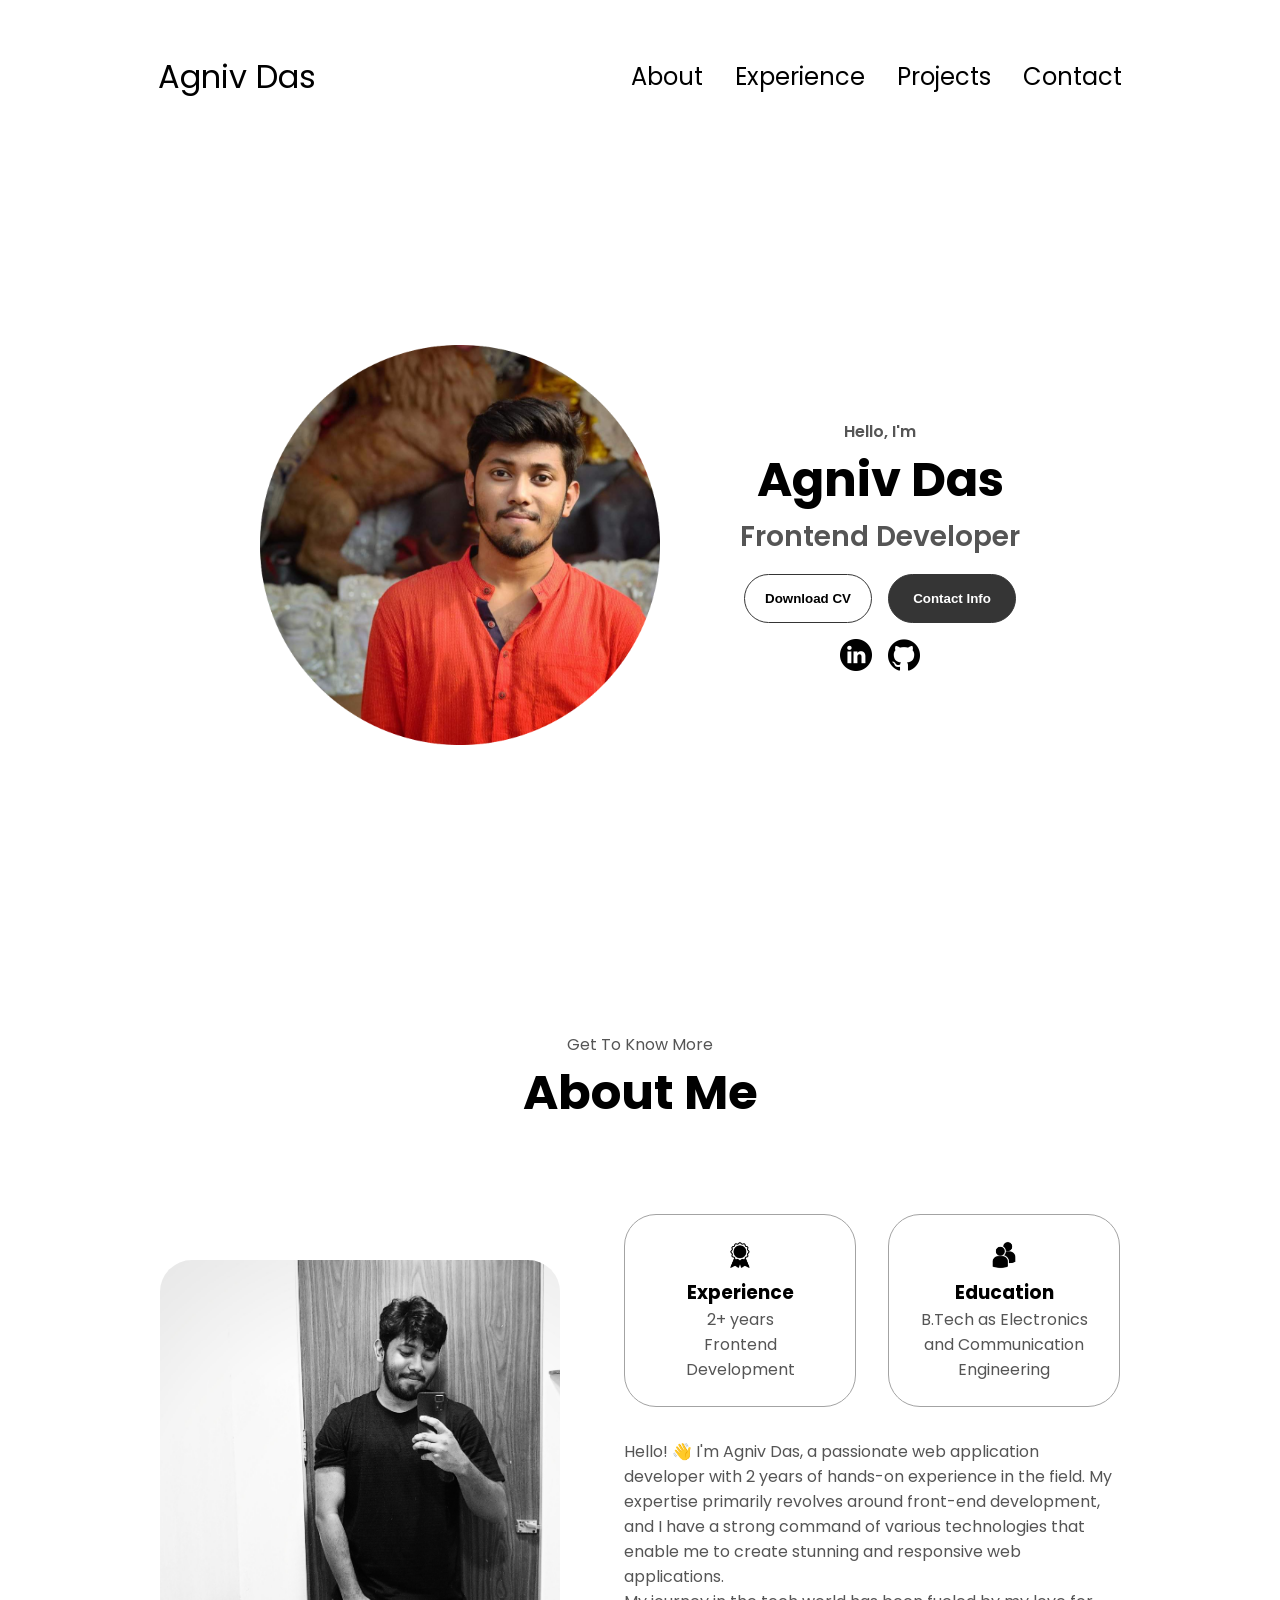
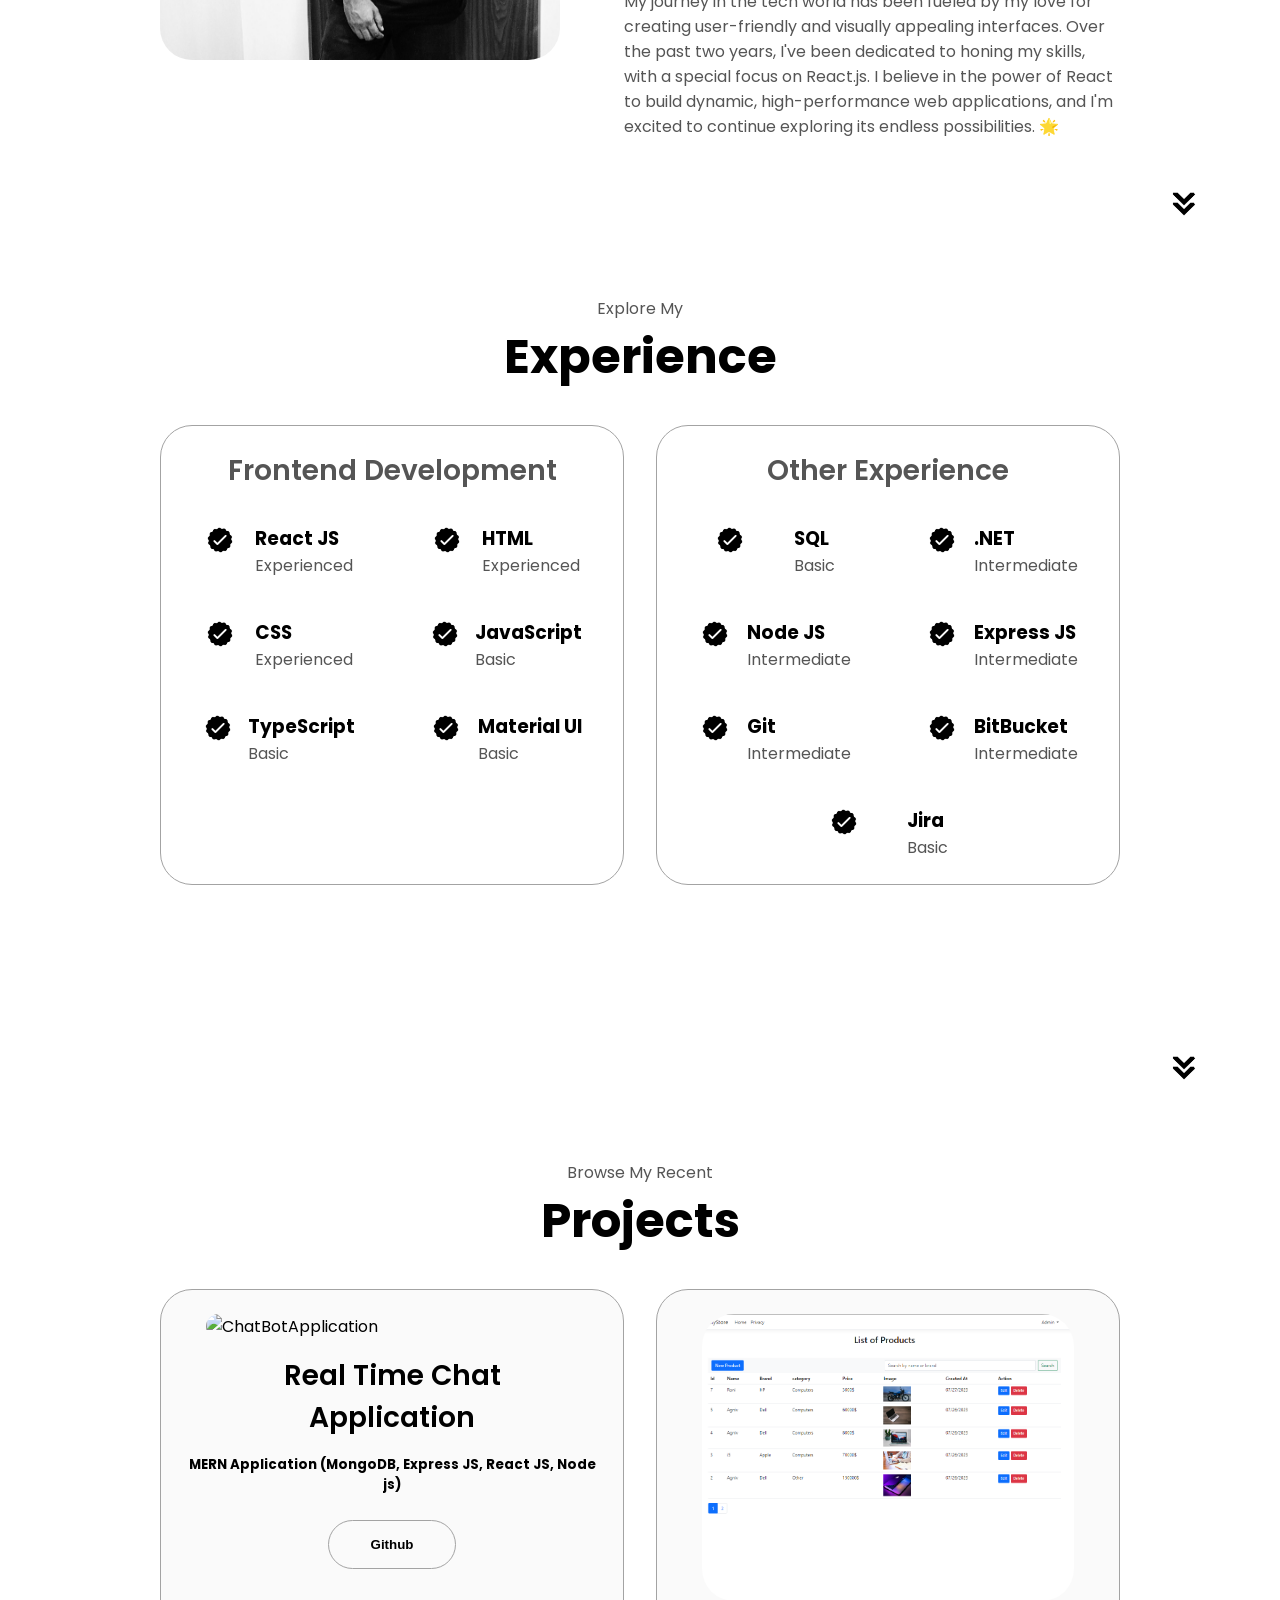
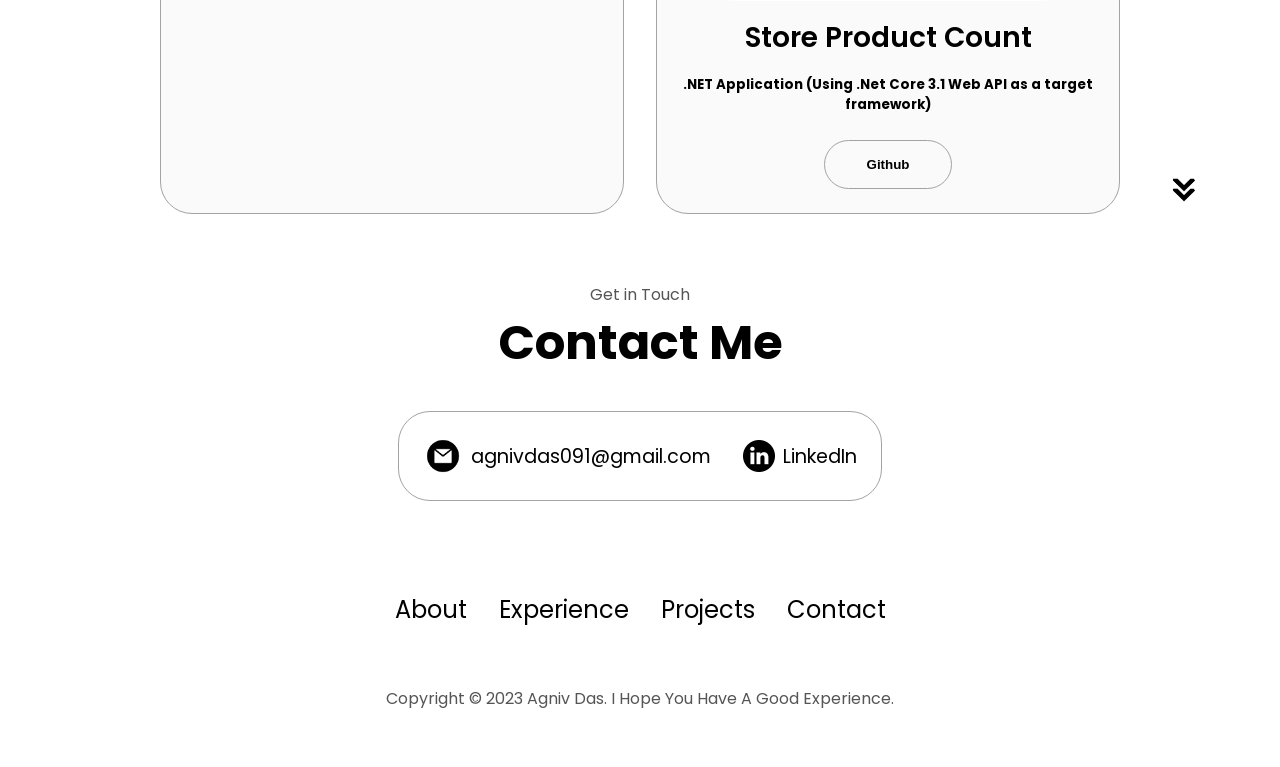
==== index.html @ 4296075b "Create my portfolio website" ====
<!DOCTYPE html>
<html lang="en">
<head>
    <meta charset="UTF-8">
    <meta name="viewport" content="width=device-width, initial-scale=1.0">
    <meta name="viewport" content="width=device-width, initial-scale=1.0" />
    <title>My Portfolio</title>
    <link rel="stylesheet" href="style.css">
    <link rel="stylesheet" href="mediaqueries.css">
</head>
<body>
    <nav id="desktop-nav">
        <div class="logo">Agniv Das</div>
        <div>
            <ul class="nav-links">
                <li><a href="#about">About</a></li>
                <li><a href="#experience">Experience</a></li>
                <li><a href="#projects">Projects</a></li>
                <li><a href="#contact">Contact</a></li>
            </ul>
        </div>
    </nav>
    <nav id="hamburger-nav">
        <div class="logo">John Doe</div>
        <div class="hamburger-menu">
            <div class="hamburger-icon" onclick="toggleMenu()">
                <span></span>
                <span></span>
                <span></span>
            </div>
            <div class="menu-links">
                <li><a href="#about" onclick="toggleMenu()">About</a></li>
                <li><a href="#experience" onclick="toggleMenu()">Experience</a></li>
                <li><a href="#projects" onclick="toggleMenu()">Projects</a></li>
                <li><a href="#contact" onclick="toggleMenu()">Contact</a></li>
            </div>
        </div>
    </nav>
    <section id="profile">
        <div class="section__pic-container">
            <img src="./assets/profile-pic.png" alt="Agniv Das profile picture" />
        </div>
        <div class="section__text">
            <p class="section__text__p1">Hello, I'm</p>
            <h1 class="title">Agniv Das</h1>
            <p class="section__text__p2">Frontend Developer</p>
            <div class="btn-container">
                <button class="btn btn-color-2" onclick="window.open('./assets/resume-example.pdf')">
                    Download CV
                </button>
                <button class="btn btn-color-1" onclick="location.href='./#contact'">
                    Contact Info
                </button>
            </div>
            <div id="socials-container">
                <img src="./assets/linkedin.png" alt="My LinkedIn profile" class="icon"
                    onclick="location.href='https://www.linkedin.com/in/agniv-das-40ab13244'" />
                <img src="./assets/github.png" alt="My Github profile" class="icon"
                    onclick="location.href='https://github.com/AgnivDas97'" />
            </div>
        </div>
    </section>
    <section id="about">
        <p class="section__text__p1">Get To Know More</p>
        <h1 class="title">About Me</h1>
        <div class="section-container">
            <div class="section__pic-container">
                <img src="./assets/about-pic.png" alt="Profile picture" class="about-pic" />
            </div>
            <div class="about-details-container">
                <div class="about-containers">
                    <div class="details-container">
                        <img src="./assets/experience.png" alt="Experience icon" class="icon" />
                        <h3>Experience</h3>
                        <p>2+ years <br />Frontend Development</p>
                    </div>
                    <div class="details-container">
                        <img src="./assets/education.png" alt="Education icon" class="icon" />
                        <h3>Education</h3>
                        <p>B.Tech as Electronics and Communication Engineering</p>
                    </div>
                </div>
                <div class="text-container">
                    <p>
                    Hello! 👋 I'm Agniv Das, a passionate web application developer with 2 years of hands-on experience in the field. My expertise
                    primarily revolves around front-end development, and I have a strong command of various technologies that enable me to
                    create stunning and responsive web applications.
                    <br>
                    My journey in the tech world has been fueled by my love for creating user-friendly and visually appealing interfaces.
                    Over the past two years, I've been dedicated to honing my skills, with a special focus on React.js. I believe in the
                    power of React to build dynamic, high-performance web applications, and I'm excited to continue exploring its endless
                    possibilities. 🌟
                    </p>
                </div>
            </div>
        </div>
        <img src="./assets/arrow.png" alt="Arrow icon" class="icon arrow" onclick="location.href='./#experience'" />
    </section>
    <section id="experience">
        <p class="section__text__p1">Explore My</p>
        <h1 class="title">Experience</h1>
        <div class="experience-details-container">
            <div class="about-containers">
                <div class="details-container">
                    <h2 class="experience-sub-title">Frontend Development</h2>
                    <div class="article-container">
                        <article>
                            <img src="./assets/checkmark.png" alt="Experience icon" class="icon" />
                            <div>
                                <h3>React JS</h3>
                                <p>Experienced</p>                         
                            </div>
                        </article>
                        <article>
                            <img src="./assets/checkmark.png" alt="Experience icon" class="icon" />
                            <div>
                                <h3>HTML</h3>
                                <p>Experienced</p>
                            </div>
                        </article>
                        <article>
                            <img src="./assets/checkmark.png" alt="Experience icon" class="icon" />
                            <div>
                                <h3>CSS</h3>
                                <p>Experienced</p>
                            </div>
                        </article>
                        <article>
                            <img src="./assets/checkmark.png" alt="Experience icon" class="icon" />
                            <div>
                                <h3>JavaScript</h3>
                                <p>Basic</p>
                            </div>
                        </article>
                        <article>
                            <img src="./assets/checkmark.png" alt="Experience icon" class="icon" />
                            <div>
                                <h3>TypeScript</h3>
                                <p>Basic</p>
                            </div>
                        </article>
                        <article>
                            <img src="./assets/checkmark.png" alt="Experience icon" class="icon" />
                            <div>
                                <h3>Material UI</h3>
                                <p>Basic</p>
                            </div>
                        </article>
                    </div>
                </div>
                <div class="details-container">
                    <h2 class="experience-sub-title">Other Experience</h2>
                    <div class="article-container">
                        <article>
                            <img src="./assets/checkmark.png" alt="Experience icon" class="icon" />
                            <div>
                                <h3>SQL</h3>
                                <p>Basic</p>
                            </div>
                        </article>
                        <article>
                            <img src="./assets/checkmark.png" alt="Experience icon" class="icon" />
                            <div>
                                <h3>.NET</h3>
                                <p>Intermediate</p>
                            </div>
                        </article>
                        <article>
                            <img src="./assets/checkmark.png" alt="Experience icon" class="icon" />
                            <div>
                                <h3>Node JS</h3>
                                <p>Intermediate</p>
                            </div>
                        </article>
                        <article>
                            <img src="./assets/checkmark.png" alt="Experience icon" class="icon" />
                            <div>
                                <h3>Express JS</h3>
                                <p>Intermediate</p>
                            </div>
                        </article>
                        <article>
                            <img src="./assets/checkmark.png" alt="Experience icon" class="icon" />
                            <div>
                                <h3>Git</h3>
                                <p>Intermediate</p>
                            </div>
                        </article>
                        <article>
                            <img src="./assets/checkmark.png" alt="Experience icon" class="icon" />
                            <div>
                                <h3>BitBucket</h3>
                                <p>Intermediate</p>
                            </div>
                        </article>
                        <article>
                            <img src="./assets/checkmark.png" alt="Experience icon" class="icon" />
                            <div>
                                <h3>Jira</h3>
                                <p>Basic</p>
                            </div>
                        </article>
                    </div>
                </div>
            </div>
        </div>
        <img src="./assets/arrow.png" alt="Arrow icon" class="icon arrow" onclick="location.href='./#projects'" />
    </section>
    <section id="projects">
        <p class="section__text__p1">Browse My Recent</p>
        <h1 class="title">Projects</h1>
        <div class="experience-details-container">
            <div class="about-containers">
                <div class="details-container color-container">
                    <div class="article-container">
                        <img src="./assets/ChatBotApplication.png" alt="ChatBotApplication" class="project-img" />
                    </div>
                    <h2 class="experience-sub-title project-title">Real Time Chat Application</h2>
                    <h5>MERN Application (MongoDB, Express JS, React JS, Node js) </h5>
                    <br>
                    <div class="btn-container">
                        <button class="btn btn-color-2 project-btn" onclick="location.href='https://github.com/AgnivDas97/MERN_ChatBot_Application/blob/main/chatbot.zip'">
                            Github
                        </button>
                        <!-- <button class="btn btn-color-2 project-btn" onclick="location.href='https://github.com/'">
                            Live Demo
                        </button> -->
                    </div>
                </div>
                <div class="details-container color-container">
                    <div class="article-container">
                        <img src="./assets/products-List.PNG" alt="Project 2" class="project-img" />
                    </div>
                    <h2 class="experience-sub-title project-title">Store Product Count</h2>
                    <h5>.NET Application (Using .Net Core 3.1 Web API as a target framework) </h5>
                    <br>
                    <div class="btn-container">
                        <button class="btn btn-color-2 project-btn" onclick="location.href='https://github.com/AgnivDas97/store_count'">
                            Github
                        </button>
                        <!-- <button class="btn btn-color-2 project-btn" onclick="location.href='https://github.com/'">
                            Live Demo
                        </button> -->
                    </div>
                </div>
                <!-- <div class="details-container color-container">
                    <div class="article-container">
                        <img src="./assets/project-3.png" alt="Project 3" class="project-img" />
                    </div>
                    <h2 class="experience-sub-title project-title">Project Three</h2>
                    <div class="btn-container">
                        <button class="btn btn-color-2 project-btn" onclick="location.href='https://github.com/'">
                            Github
                        </button>
                        <button class="btn btn-color-2 project-btn" onclick="location.href='https://github.com/'">
                            Live Demo
                        </button>
                    </div> -->
                </div>
            </div>
        </div>
        <img src="./assets/arrow.png" alt="Arrow icon" class="icon arrow" onclick="location.href='./#contact'" />
    </section>
    <section id="contact">
        <p class="section__text__p1">Get in Touch</p>
        <h1 class="title">Contact Me</h1>
        <div class="contact-info-upper-container">
            <div class="contact-info-container">
                <img src="./assets/email.png" alt="Email icon" class="icon contact-icon email-icon" />
                <p><a href="mailto:examplemail@gmail.com">agnivdas091@gmail.com</a></p>
            </div>
            <div class="contact-info-container">
                <img src="./assets/linkedin.png" alt="LinkedIn icon" class="icon contact-icon" />
                <p><a href="https://www.linkedin.com/in/agniv-das-40ab13244">LinkedIn</a></p>
            </div>
        </div>
    </section>
    <footer>
        <nav>
            <div class="nav-links-container">
                <ul class="nav-links">
                    <li><a href="#about">About</a></li>
                    <li><a href="#experience">Experience</a></li>
                    <li><a href="#projects">Projects</a></li>
                    <li><a href="#contact">Contact</a></li>
                </ul>
            </div>
        </nav>
        <p>Copyright &#169; 2023 Agniv Das. I Hope You Have A Good Experience. </p>
    </footer>
    <script src="script.js"></script>
</body>
</html>
---- style.css ----
/* GENERAL */

@import url("https://fonts.googleapis.com/css2?family=Poppins:wght@300;400;500;600&display=swap");

* {
    margin: 0;
    padding: 0;
}

body {
    font-family: "Poppins", sans-serif;
}

html {
    scroll-behavior: smooth;
}

p {
    color: rgb(85, 85, 85);
}

/* TRANSITION */

a,
.btn {
    transition: all 300ms ease;
}

/* DESKTOP NAV */

nav,
.nav-links {
    display: flex;
}

nav {
    justify-content: space-around;
    align-items: center;
    height: 17vh;
}

.nav-links {
    gap: 2rem;
    list-style: none;
    font-size: 1.5rem;
}

a {
    color: black;
    text-decoration: none;
    text-decoration-color: white;
}

a:hover {
    color: grey;
    text-decoration: underline;
    text-underline-offset: 1rem;
    text-decoration-color: rgb(181, 181, 181);
}

.logo {
    font-size: 2rem;
}

.logo:hover {
    cursor: default;
}

/* HAMBURGER MENU */

#hamburger-nav {
    display: none;
}

.hamburger-menu {
    position: relative;
    display: inline-block;
}

.hamburger-icon {
    display: flex;
    flex-direction: column;
    justify-content: space-between;
    height: 24px;
    width: 30px;
    cursor: pointer;
}

.hamburger-icon span {
    width: 100%;
    height: 2px;
    background-color: black;
    transition: all 0.3 ease-in-out;
}

.menu-links {
    position: absolute;
    top: 100%;
    right: 0;
    background-color: white;
    width: fit-content;
    max-height: 0;
    overflow: hidden;
    transition: all 0.3 ease-in-out;
}

.menu-links a {
    display: block;
    padding: 10px;
    text-align: center;
    font-size: 1.5rem;
    color: black;
    text-decoration: none;
    transition: all 0.3 ease-in-out;
}

.menu-links li {
    list-style: none;
}

.menu-links.open {
    max-height: 300px;
}

.hamburger-icon.open span:first-child {
    transform: rotate(45deg) translate(10px, 5px);
}

.hamburger-icon.open span:nth-child(2) {
    opacity: 0;
}

.hamburger-icon.open span:last-child {
    transform: rotate(-45deg) translate(10px, -5px);
}

.hamburger-icon span:first-child {
    transform: none;
}

.hamburger-icon span:first-child {
    opacity: 1;
}

.hamburger-icon span:first-child {
    transform: none;
}

/* SECTIONS */

section {
    padding-top: 4vh;
    height: 96vh;
    margin: 0 10rem;
    box-sizing: border-box;
    min-height: fit-content;
}

.section-container {
    display: flex;
}

/* PROFILE SECTION */

#profile {
    display: flex;
    justify-content: center;
    gap: 5rem;
    height: 80vh;
}

.section__pic-container {
    display: flex;
    height: 400px;
    width: 400px;
    margin: auto 0;
}

.section__text {
    align-self: center;
    text-align: center;
}

.section__text p {
    font-weight: 600;
}

.section__text__p1 {
    text-align: center;
}

.section__text__p2 {
    font-size: 1.75rem;
    margin-bottom: 1rem;
}

.title {
    font-size: 3rem;
    text-align: center;
}

#socials-container {
    display: flex;
    justify-content: center;
    margin-top: 1rem;
    gap: 1rem;
}

/* ICONS */

.icon {
    cursor: pointer;
    height: 2rem;
}

/* BUTTONS */

.btn-container {
    display: flex;
    justify-content: center;
    gap: 1rem;
}

.btn {
    font-weight: 600;
    transition: all 300ms ease;
    padding: 1rem;
    width: 8rem;
    border-radius: 2rem;
}

.btn-color-1,
.btn-color-2 {
    border: rgb(53, 53, 53) 0.1rem solid;
}

.btn-color-1:hover,
.btn-color-2:hover {
    cursor: pointer;
}

.btn-color-1,
.btn-color-2:hover {
    background: rgb(53, 53, 53);
    color: white;
}

.btn-color-1:hover {
    background: rgb(0, 0, 0);
}

.btn-color-2 {
    background: none;
}

.btn-color-2:hover {
    border: rgb(255, 255, 255) 0.1rem solid;
}

.btn-container {
    gap: 1rem;
}

/* ABOUT SECTION */

#about {
    position: relative;
}

.about-containers {
    gap: 2rem;
    margin-bottom: 2rem;
    margin-top: 2rem;
}

.about-details-container {
    justify-content: center;
    flex-direction: column;
}

.about-containers,
.about-details-container {
    display: flex;
}

.about-pic {
    border-radius: 2rem;
}

.arrow {
    position: absolute;
    right: -5rem;
    bottom: 2.5rem;
}

.details-container {
    padding: 1.5rem;
    flex: 1;
    background: white;
    border-radius: 2rem;
    border: rgb(53, 53, 53) 0.1rem solid;
    border-color: rgb(163, 163, 163);
    text-align: center;
}

.section-container {
    gap: 4rem;
    height: 80%;
}

.section__pic-container {
    height: 400px;
    width: 400px;
    margin: auto 0;
}

/* EXPERIENCE SECTION */

#experience {
    position: relative;
}

.experience-sub-title {
    color: rgb(85, 85, 85);
    font-weight: 600;
    font-size: 1.75rem;
    margin-bottom: 2rem;
}

.experience-details-container {
    display: flex;
    justify-content: center;
    flex-direction: column;
}

.article-container {
    display: flex;
    text-align: initial;
    flex-wrap: wrap;
    flex-direction: row;
    gap: 2.5rem;
    justify-content: space-around;
}

article {
    display: flex;
    width: 10rem;
    justify-content: space-around;
    gap: 0.5rem;
}

article .icon {
    cursor: default;
}

/* PROJECTS SECTION */

#projects {
    position: relative;
}

.color-container {
    border-color: rgb(163, 163, 163);
    background: rgb(250, 250, 250);
}

.project-img {
    border-radius: 2rem;
    width: 90%;
    height: 90%;
}

.project-title {
    margin: 1rem;
    color: black;
}

.project-btn {
    color: black;
    border-color: rgb(163, 163, 163);
}

/* CONTACT */

#contact {
    display: flex;
    justify-content: center;
    flex-direction: column;
    height: 70vh;
}

.contact-info-upper-container {
    display: flex;
    justify-content: center;
    border-radius: 2rem;
    border: rgb(53, 53, 53) 0.1rem solid;
    border-color: rgb(163, 163, 163);
    background: (250, 250, 250);
    margin: 2rem auto;
    padding: 0.5rem;
}

.contact-info-container {
    display: flex;
    align-items: center;
    justify-content: center;
    gap: 0.5rem;
    margin: 1rem;
}

.contact-info-container p {
    font-size: larger;
}

.contact-icon {
    cursor: default;
}

.email-icon {
    height: 2.5rem;
}

/* FOOTER SECTION */

footer {
    height: 26vh;
    margin: 0 1rem;
}

footer p {
    text-align: center;
}
---- mediaqueries.css ----
@media screen and (max-width: 1400px) {
    #profile {
        height: 83vh;
        margin-bottom: 6rem;
    }

    .about-containers {
        flex-wrap: wrap;
    }

    #contact,
    #projects {
        height: fit-content;
    }
}

@media screen and (max-width: 1200px) {
    #desktop-nav {
        display: none;
    }

    #hamburger-nav {
        display: flex;
    }

    #experience,
    .experience-details-container {
        margin-top: 2rem;
    }

    #profile,
    .section-container {
        display: block;
    }

    .arrow {
        display: none;
    }

    section,
    .section-container {
        height: fit-content;
    }

    section {
        margin: 0 5%;
    }

    .section__pic-container {
        width: 275px;
        height: 275px;
        margin: 0 auto 2rem;
    }

    .about-containers {
        margin-top: 0;
    }
}

@media screen and (max-width: 600px) {

    #contact,
    footer {
        height: 40vh;
    }

    #profile {
        height: 83vh;
        margin-bottom: 0;
    }

    article {
        font-size: 1rem;
    }

    footer nav {
        height: fit-content;
        margin-bottom: 2rem;
    }

    .about-containers,
    .contact-info-upper-container,
    .btn-container {
        flex-wrap: wrap;
    }

    .contact-info-container {
        margin: 0;
    }

    .contact-info-container p,
    .nav-links li a {
        font-size: 1rem;
    }

    .experience-sub-title {
        font-size: 1.25rem;
    }

    .logo {
        font-size: 1.5rem;
    }

    .nav-links {
        flex-direction: column;
        gap: 0.5rem;
        text-align: center;
    }

    .section__pic-container {
        width: auto;
        height: 46vw;
        justify-content: center;
    }

    .section__text__p2 {
        font-size: 1.25rem;
    }

    .title {
        font-size: 2rem;
    }

    .text-container {
        text-align: justify;
    }
}


@media screen and (max-width: 768px) {
    #desktop-nav {
        display: none;
    }

    #hamburger-nav {
        display: flex;
    }

    #experience,
    .experience-details-container {
        margin-top: 2rem;
    }

    #profile,
    .section-container {
        display: block;
    }

    .arrow {
        display: none;
    }

    section,
    .section-container {
        height: fit-content;
    }

    section {
        margin: 0 5%;
    }

    .section__pic-container {
        width: 275px;
        height: 275px;
        margin: 0 auto 2rem;
    }

    .about-containers {
        margin-top: 0;
    }
}
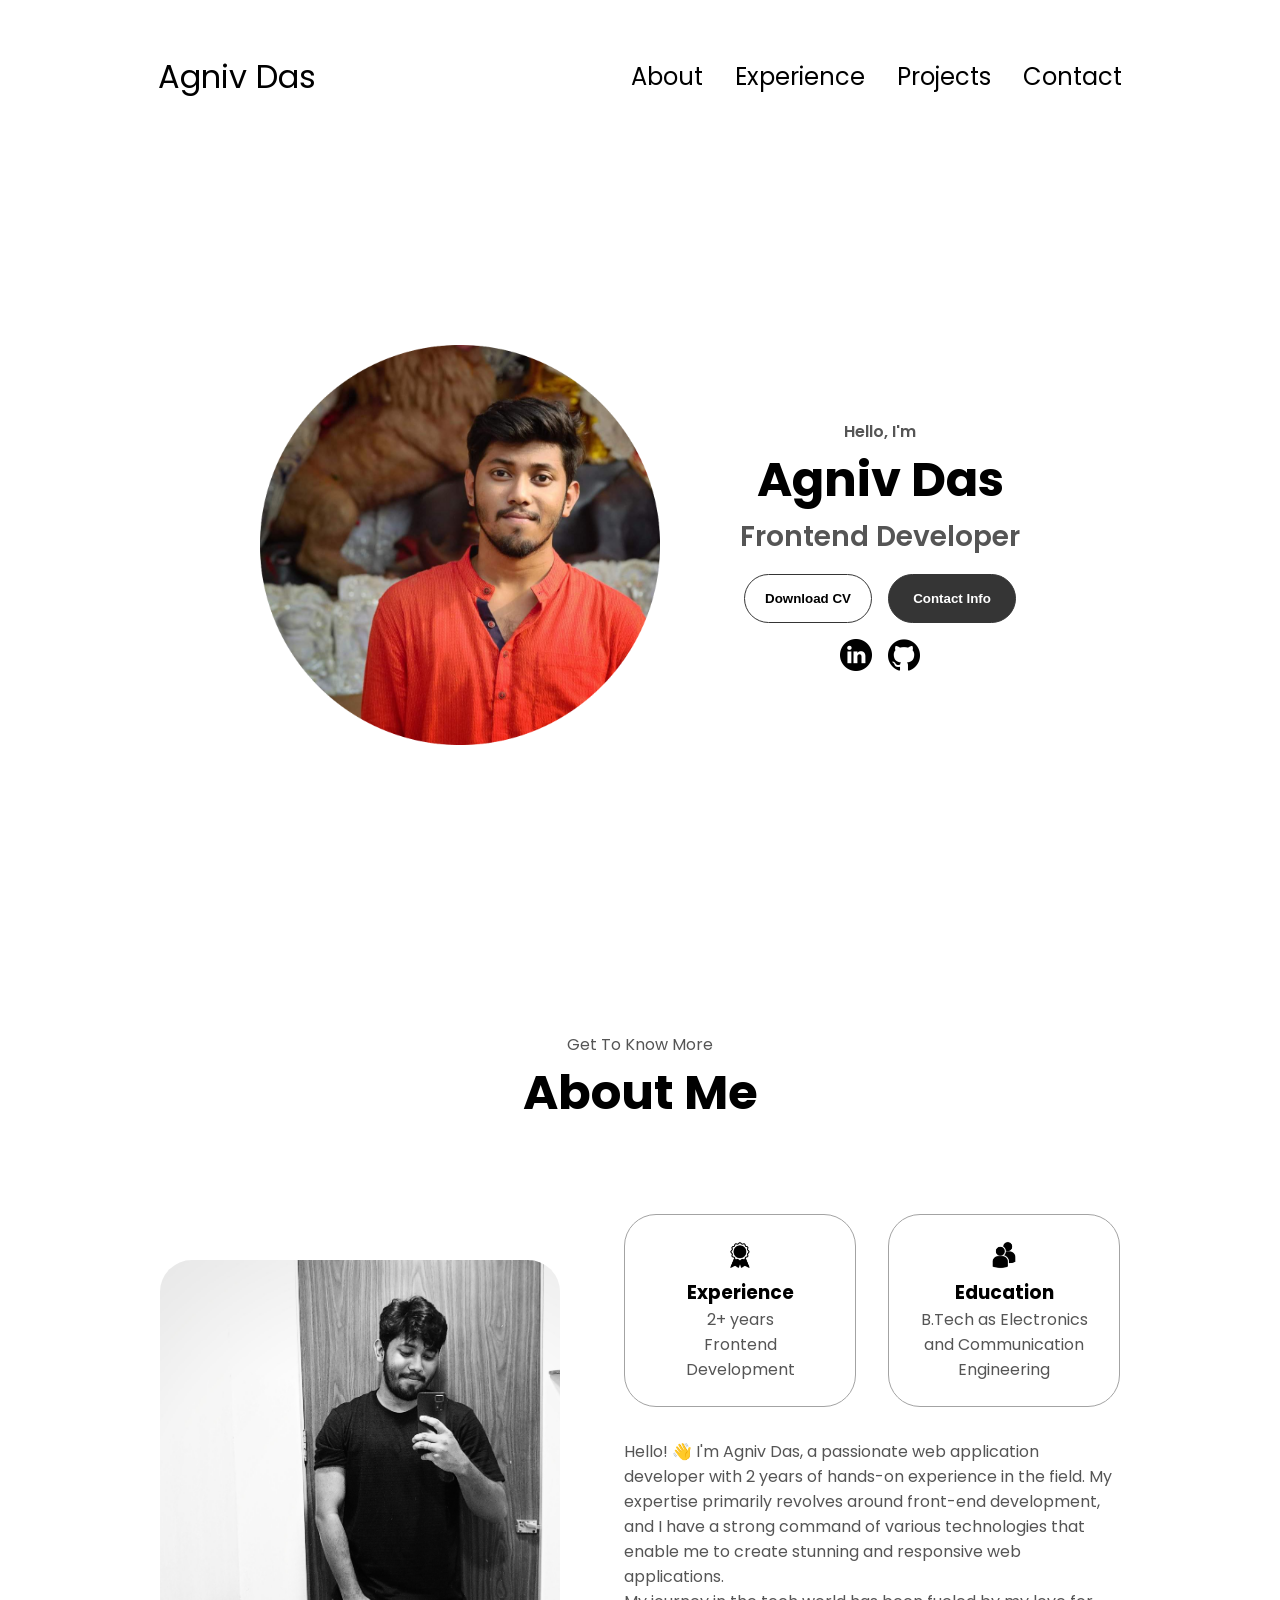
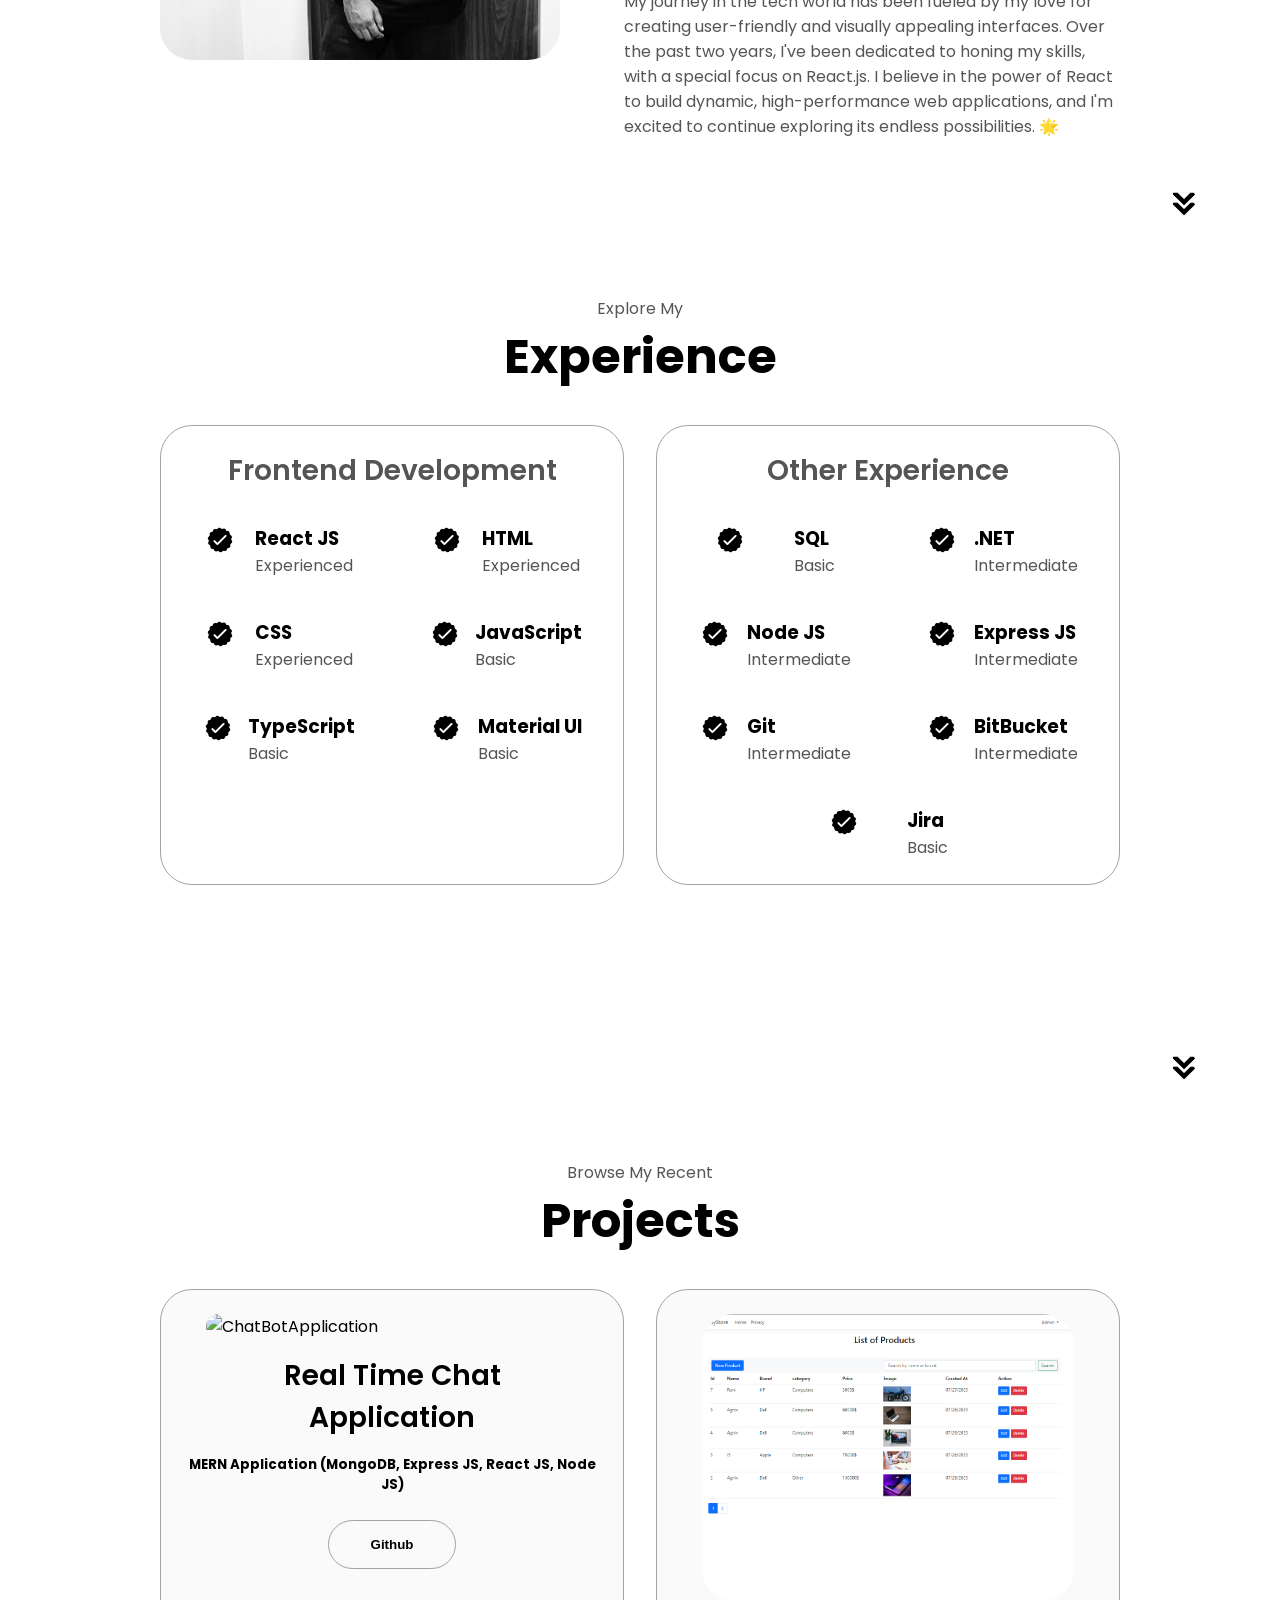
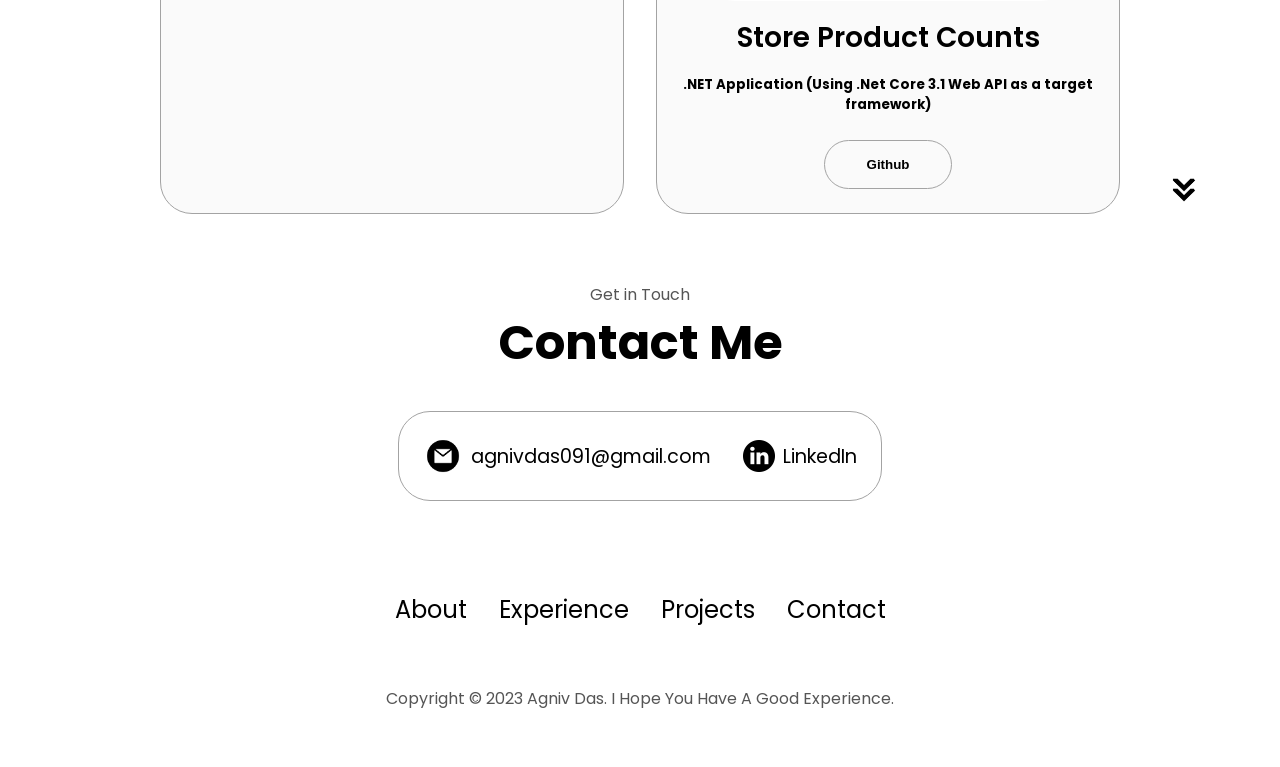
==== commit 4d1d24ff: "Name Of some places" ====
--- a/index.html
+++ b/index.html
@@ -21,7 +21,7 @@
         </div>
     </nav>
     <nav id="hamburger-nav">
-        <div class="logo">John Doe</div>
+        <div class="logo">Agniv Das</div>
         <div class="hamburger-menu">
             <div class="hamburger-icon" onclick="toggleMenu()">
                 <span></span>
@@ -216,7 +216,7 @@
                         <img src="./assets/ChatBotApplication.png" alt="ChatBotApplication" class="project-img" />
                     </div>
                     <h2 class="experience-sub-title project-title">Real Time Chat Application</h2>
-                    <h5>MERN Application (MongoDB, Express JS, React JS, Node js) </h5>
+                    <h5>MERN Application (MongoDB, Express JS, React JS, Node JS) </h5>
                     <br>
                     <div class="btn-container">
                         <button class="btn btn-color-2 project-btn" onclick="location.href='https://github.com/AgnivDas97/MERN_ChatBot_Application/blob/main/chatbot.zip'">
@@ -231,7 +231,7 @@
                     <div class="article-container">
                         <img src="./assets/products-List.PNG" alt="Project 2" class="project-img" />
                     </div>
-                    <h2 class="experience-sub-title project-title">Store Product Count</h2>
+                    <h2 class="experience-sub-title project-title">Store Product Counts</h2>
                     <h5>.NET Application (Using .Net Core 3.1 Web API as a target framework) </h5>
                     <br>
                     <div class="btn-container">
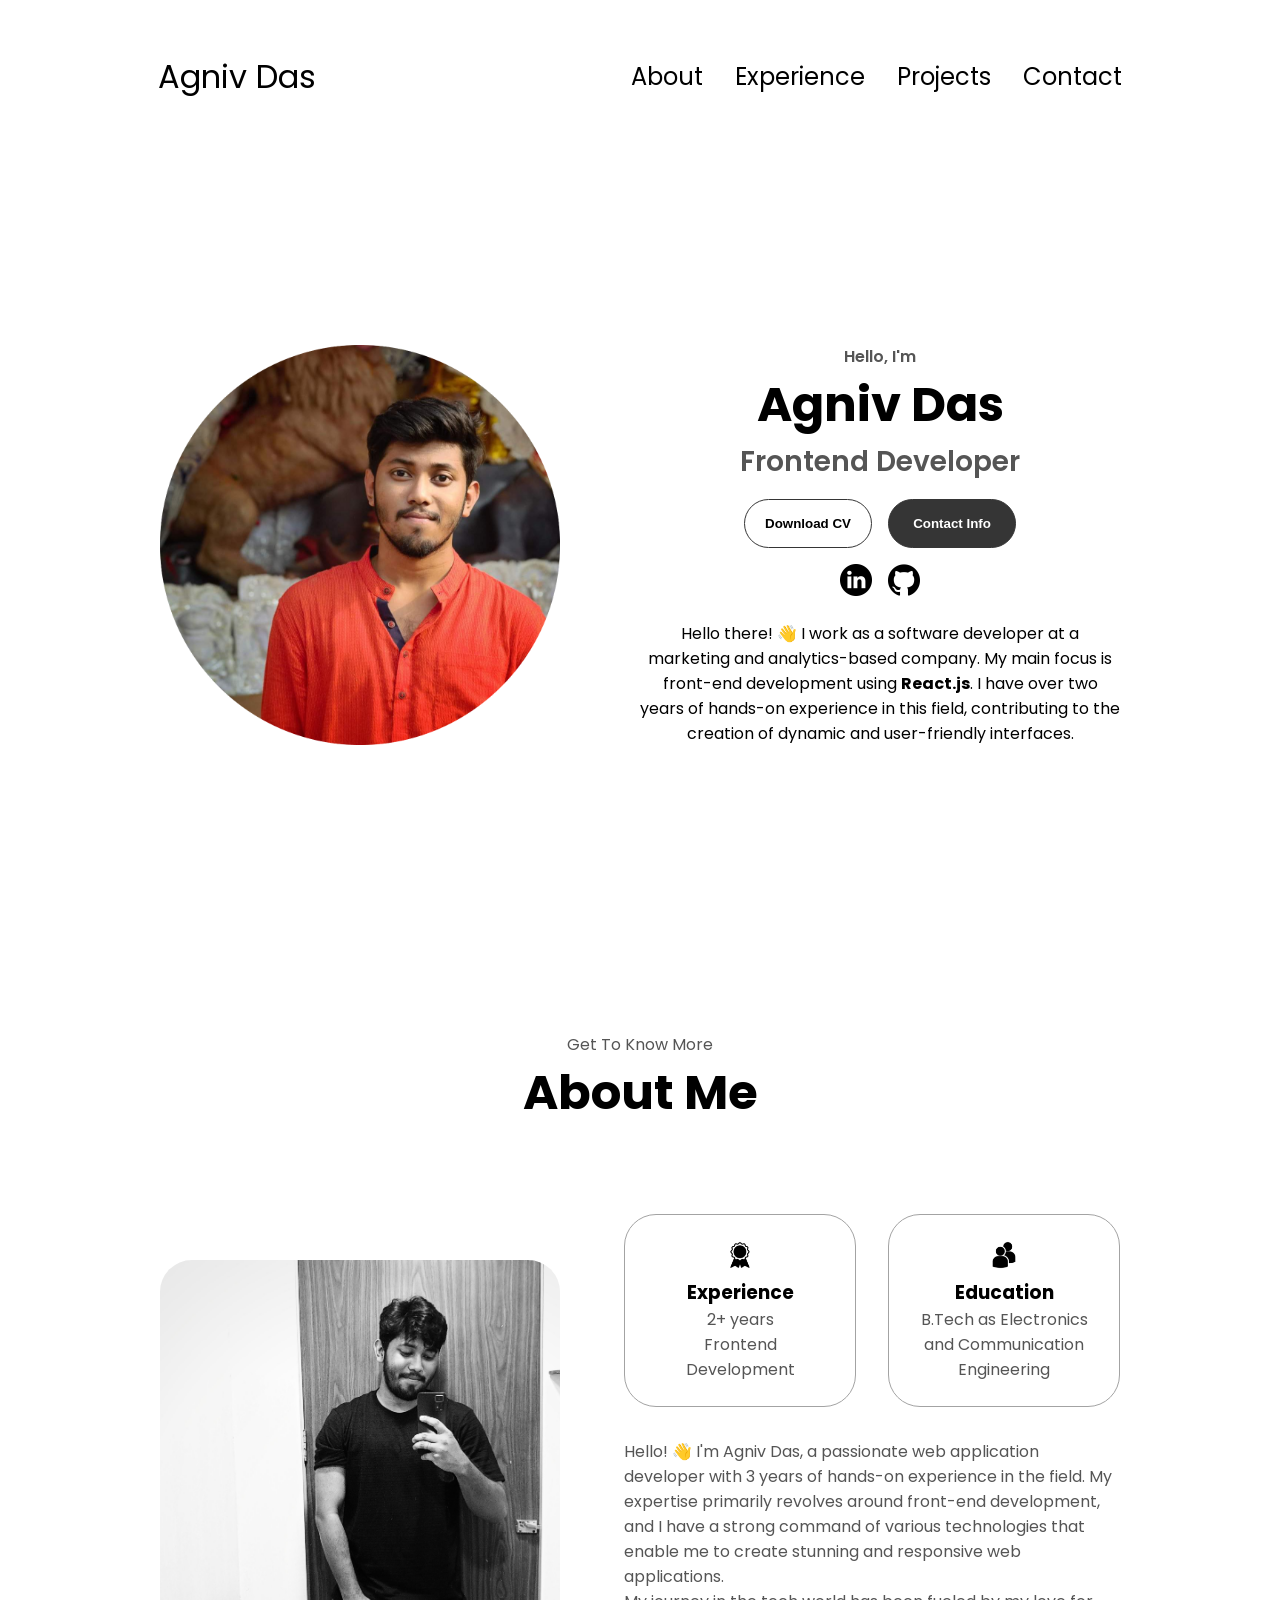
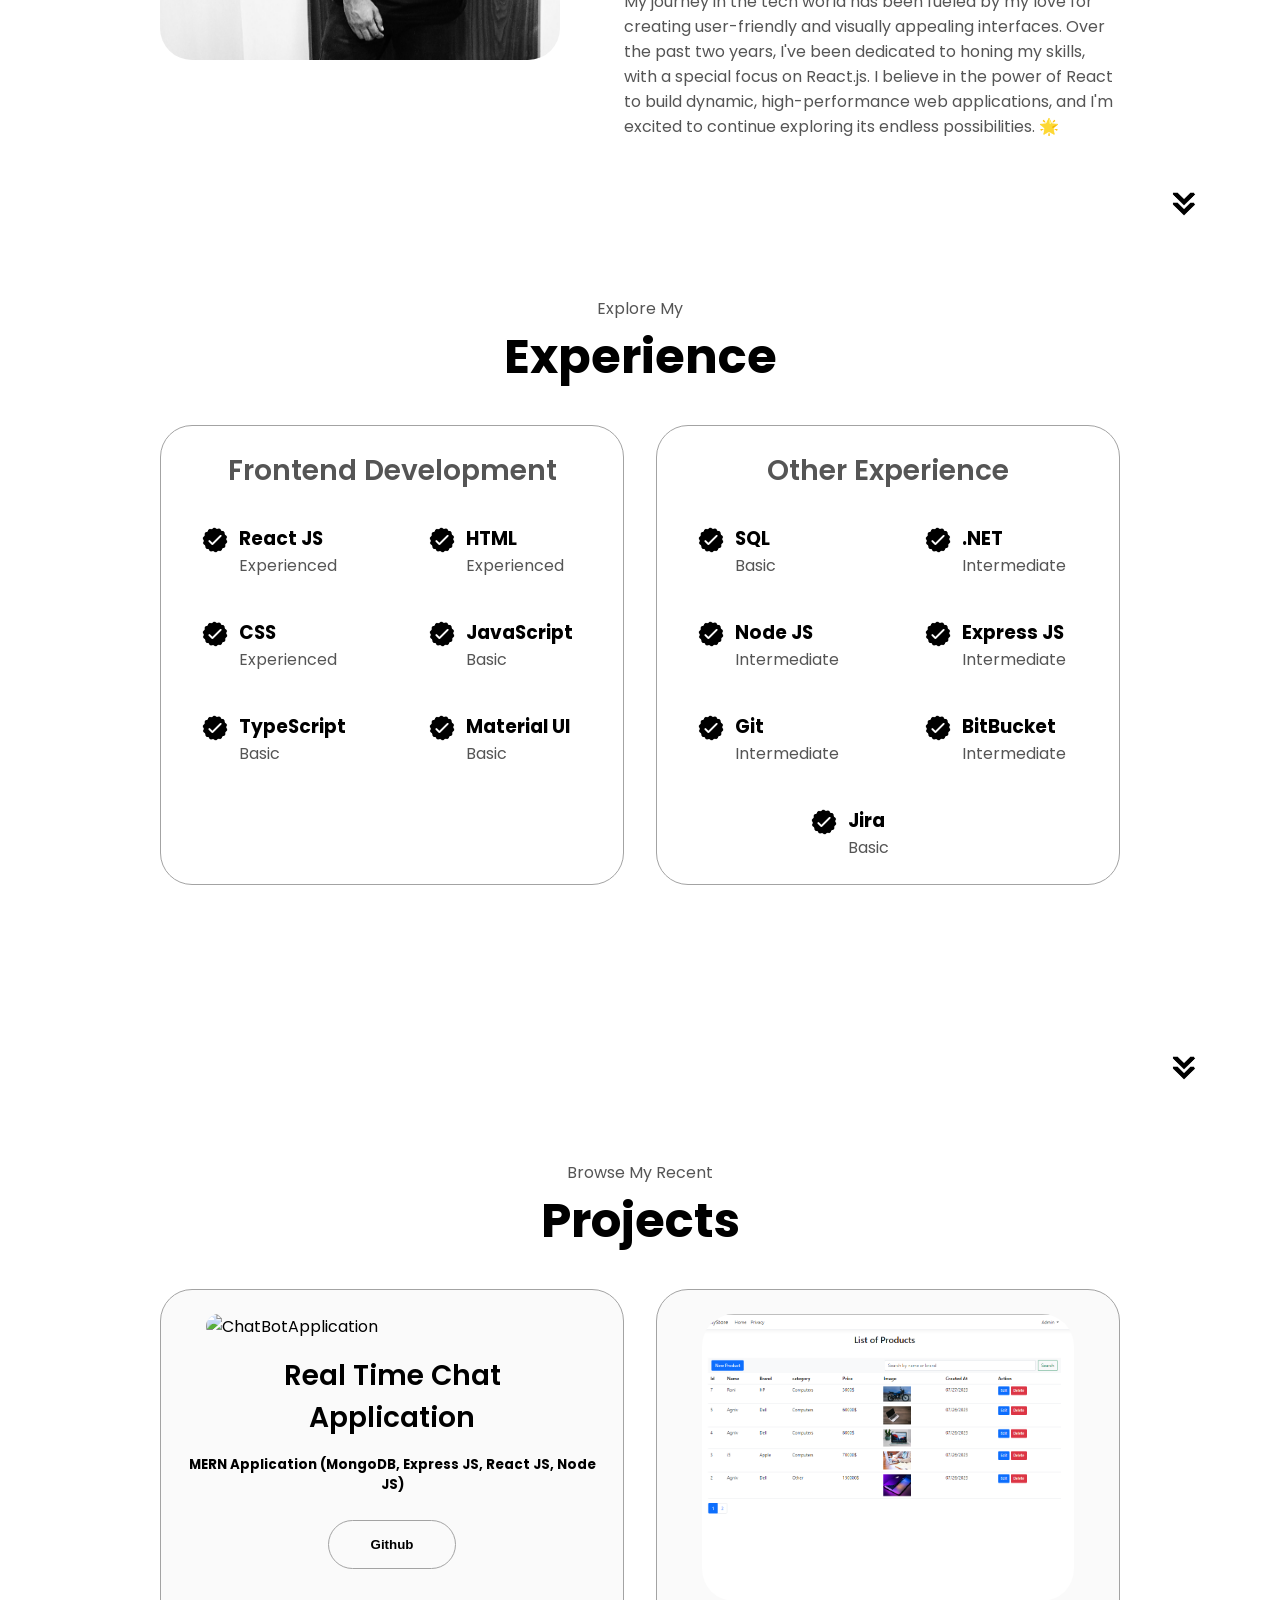
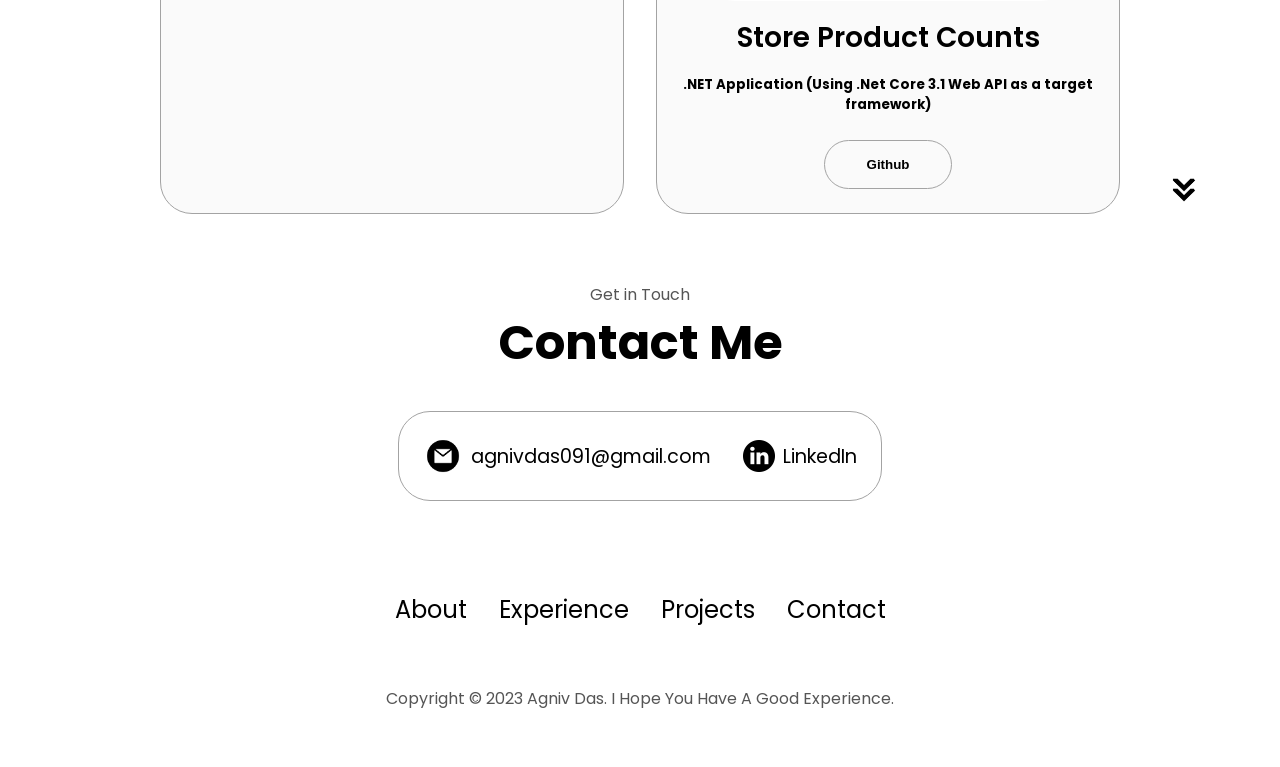
==== commit f5a93b35: "Add new description" ====
--- a/index.html
+++ b/index.html
@@ -58,6 +58,12 @@
                 <img src="./assets/github.png" alt="My Github profile" class="icon"
                     onclick="location.href='https://github.com/AgnivDas97'" />
             </div>
+            <div class="text-container">
+                    <br/>
+                    Hello there! 👋 I work as a software developer at a marketing and analytics-based company. My main focus is front-end development using 
+                    <b>React.js</b>. I have over two years of hands-on experience in this field, contributing to the creation of dynamic and user-friendly interfaces.
+                
+            </div>
         </div>
     </section>
     <section id="about">
@@ -82,7 +88,7 @@
                 </div>
                 <div class="text-container">
                     <p>
-                    Hello! 👋 I'm Agniv Das, a passionate web application developer with 2 years of hands-on experience in the field. My expertise
+                    Hello! 👋 I'm Agniv Das, a passionate web application developer with 3 years of hands-on experience in the field. My expertise
                     primarily revolves around front-end development, and I have a strong command of various technologies that enable me to
                     create stunning and responsive web applications.
                     <br>
--- a/style.css
+++ b/style.css
@@ -345,7 +345,7 @@
 article {
     display: flex;
     width: 10rem;
-    justify-content: space-around;
+    /* justify-content: space-around; */
     gap: 0.5rem;
 }
 
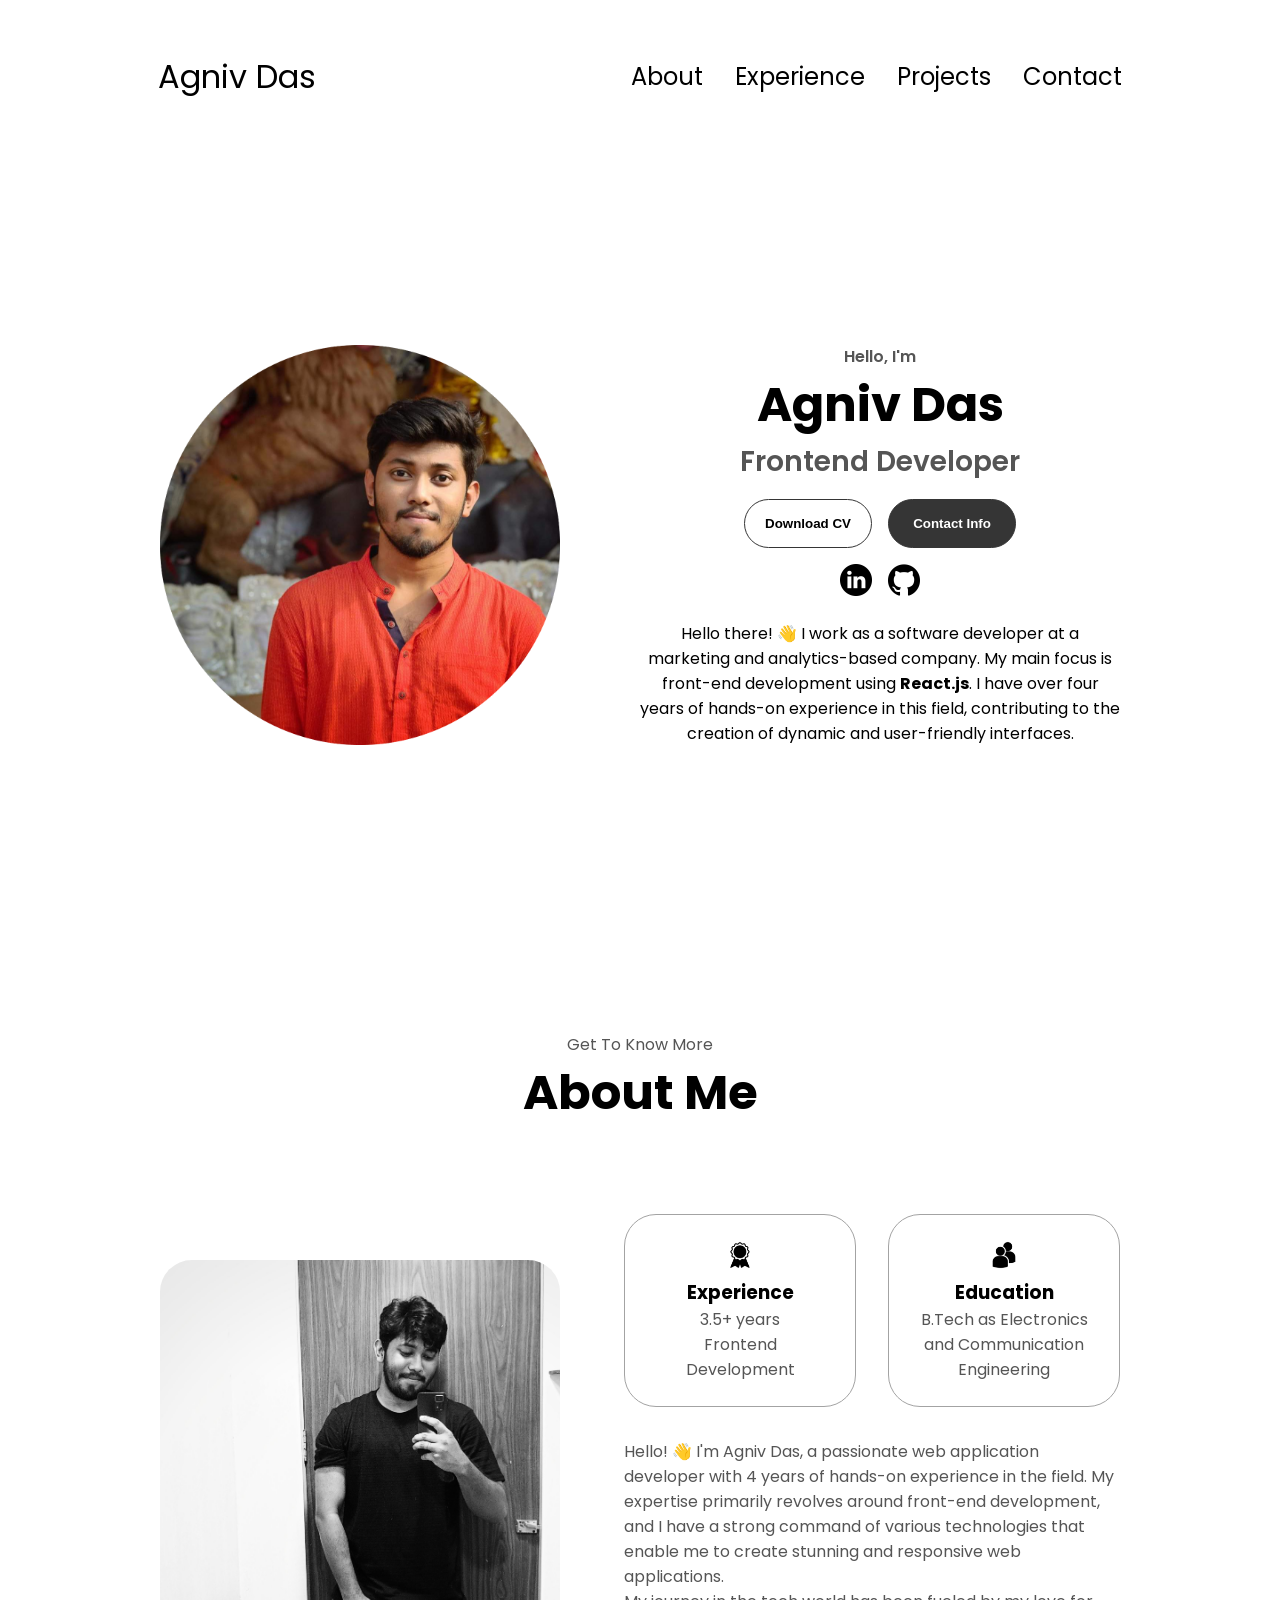
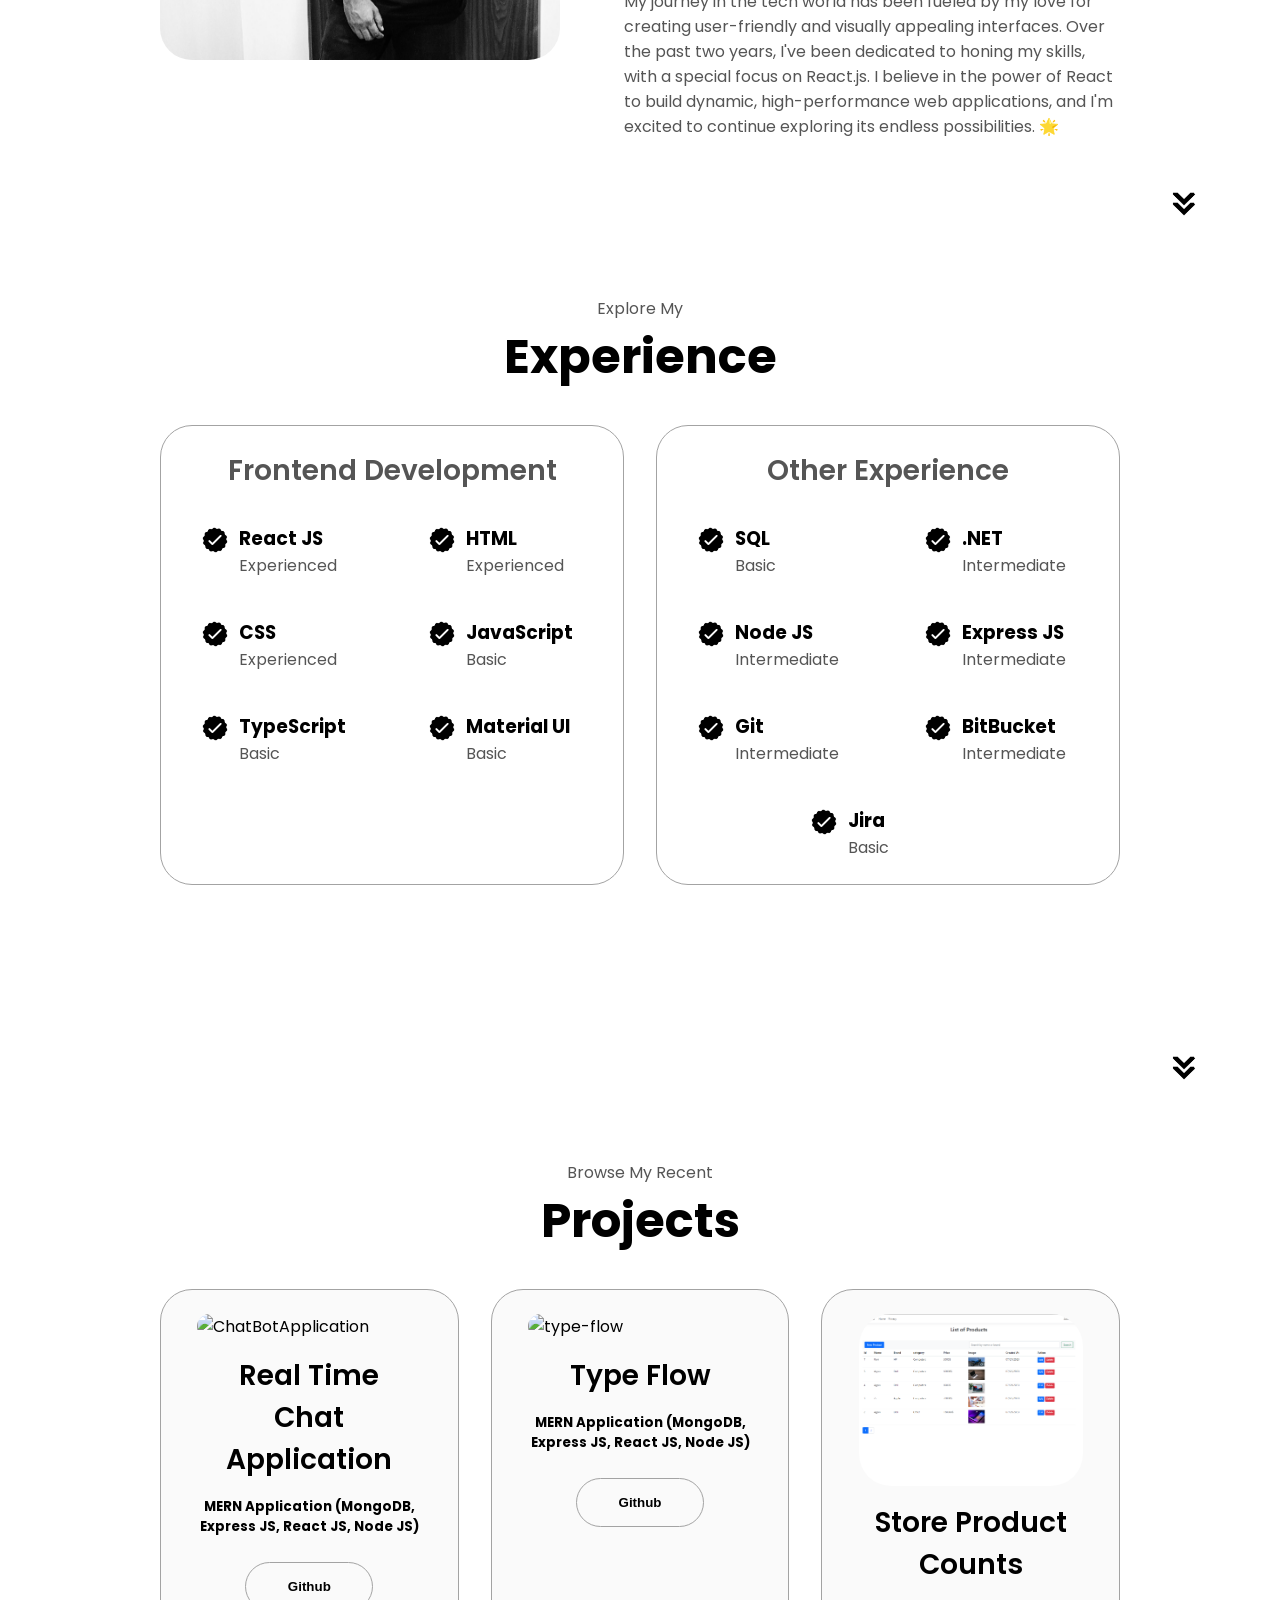
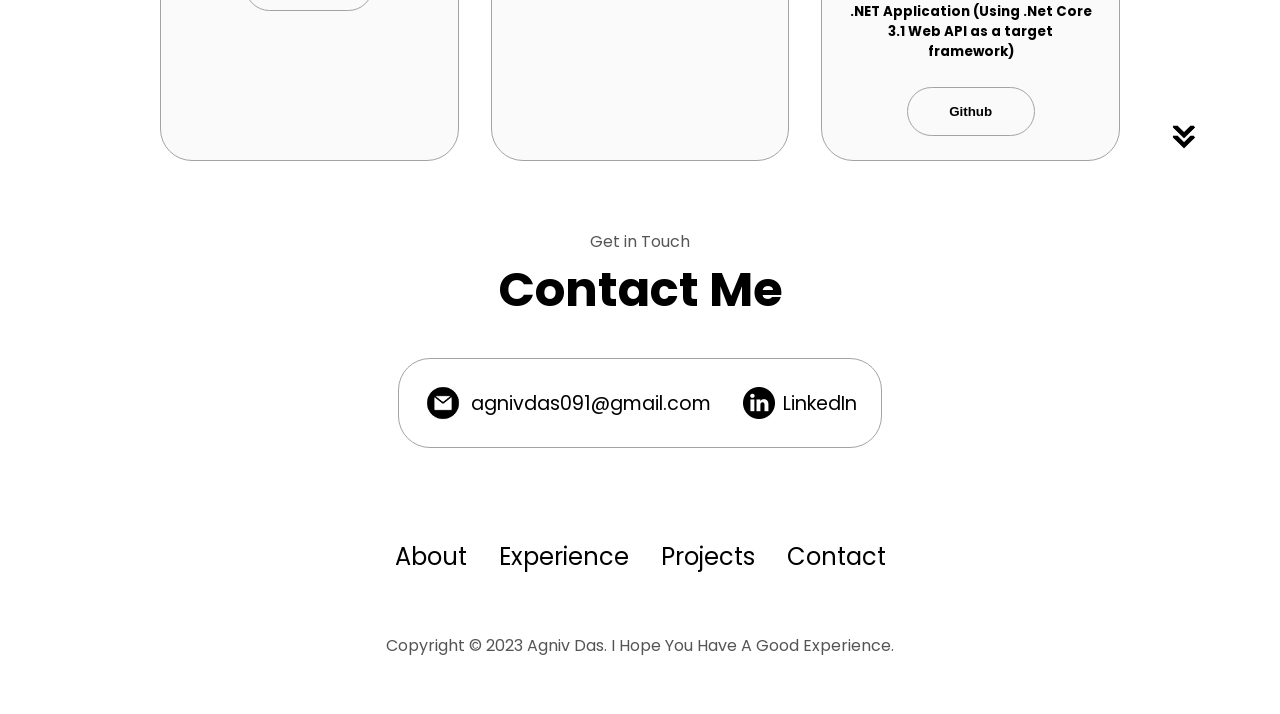
==== commit b65d66c1: "add new project Add new project" ====
--- a/index.html
+++ b/index.html
@@ -61,7 +61,7 @@
             <div class="text-container">
                     <br/>
                     Hello there! 👋 I work as a software developer at a marketing and analytics-based company. My main focus is front-end development using 
-                    <b>React.js</b>. I have over two years of hands-on experience in this field, contributing to the creation of dynamic and user-friendly interfaces.
+                    <b>React.js</b>. I have over four years of hands-on experience in this field, contributing to the creation of dynamic and user-friendly interfaces.
                 
             </div>
         </div>
@@ -78,7 +78,7 @@
                     <div class="details-container">
                         <img src="./assets/experience.png" alt="Experience icon" class="icon" />
                         <h3>Experience</h3>
-                        <p>2+ years <br />Frontend Development</p>
+                        <p>3.5+ years <br />Frontend Development</p>
                     </div>
                     <div class="details-container">
                         <img src="./assets/education.png" alt="Education icon" class="icon" />
@@ -88,7 +88,7 @@
                 </div>
                 <div class="text-container">
                     <p>
-                    Hello! 👋 I'm Agniv Das, a passionate web application developer with 3 years of hands-on experience in the field. My expertise
+                    Hello! 👋 I'm Agniv Das, a passionate web application developer with 4 years of hands-on experience in the field. My expertise
                     primarily revolves around front-end development, and I have a strong command of various technologies that enable me to
                     create stunning and responsive web applications.
                     <br>
@@ -225,7 +225,23 @@
                     <h5>MERN Application (MongoDB, Express JS, React JS, Node JS) </h5>
                     <br>
                     <div class="btn-container">
-                        <button class="btn btn-color-2 project-btn" onclick="location.href='https://github.com/AgnivDas97/MERN_ChatBot_Application/blob/main/chatbot.zip'">
+                        <button class="btn btn-color-2 project-btn" onclick="location.href='https://github.com/AgnivDas97/Real-Time-ChatApplication'">
+                            Github
+                        </button>
+                        <!-- <button class="btn btn-color-2 project-btn" onclick="location.href='https://github.com/'">
+                            Live Demo
+                        </button> -->
+                    </div>
+                </div>
+                <div class="details-container color-container">
+                    <div class="article-container">
+                        <img src="./assets/typeflow.png" alt="type-flow" class="project-img" />
+                    </div>
+                    <h2 class="experience-sub-title project-title">Type Flow</h2>
+                    <h5>MERN Application (MongoDB, Express JS, React JS, Node JS) </h5>
+                    <br>
+                    <div class="btn-container">
+                        <button class="btn btn-color-2 project-btn" onclick="location.href='https://github.com/AgnivDas97/TypeFlow.git'">
                             Github
                         </button>
                         <!-- <button class="btn btn-color-2 project-btn" onclick="location.href='https://github.com/'">
@@ -296,4 +312,4 @@
     </footer>
     <script src="script.js"></script>
 </body>
-</html>+</html>
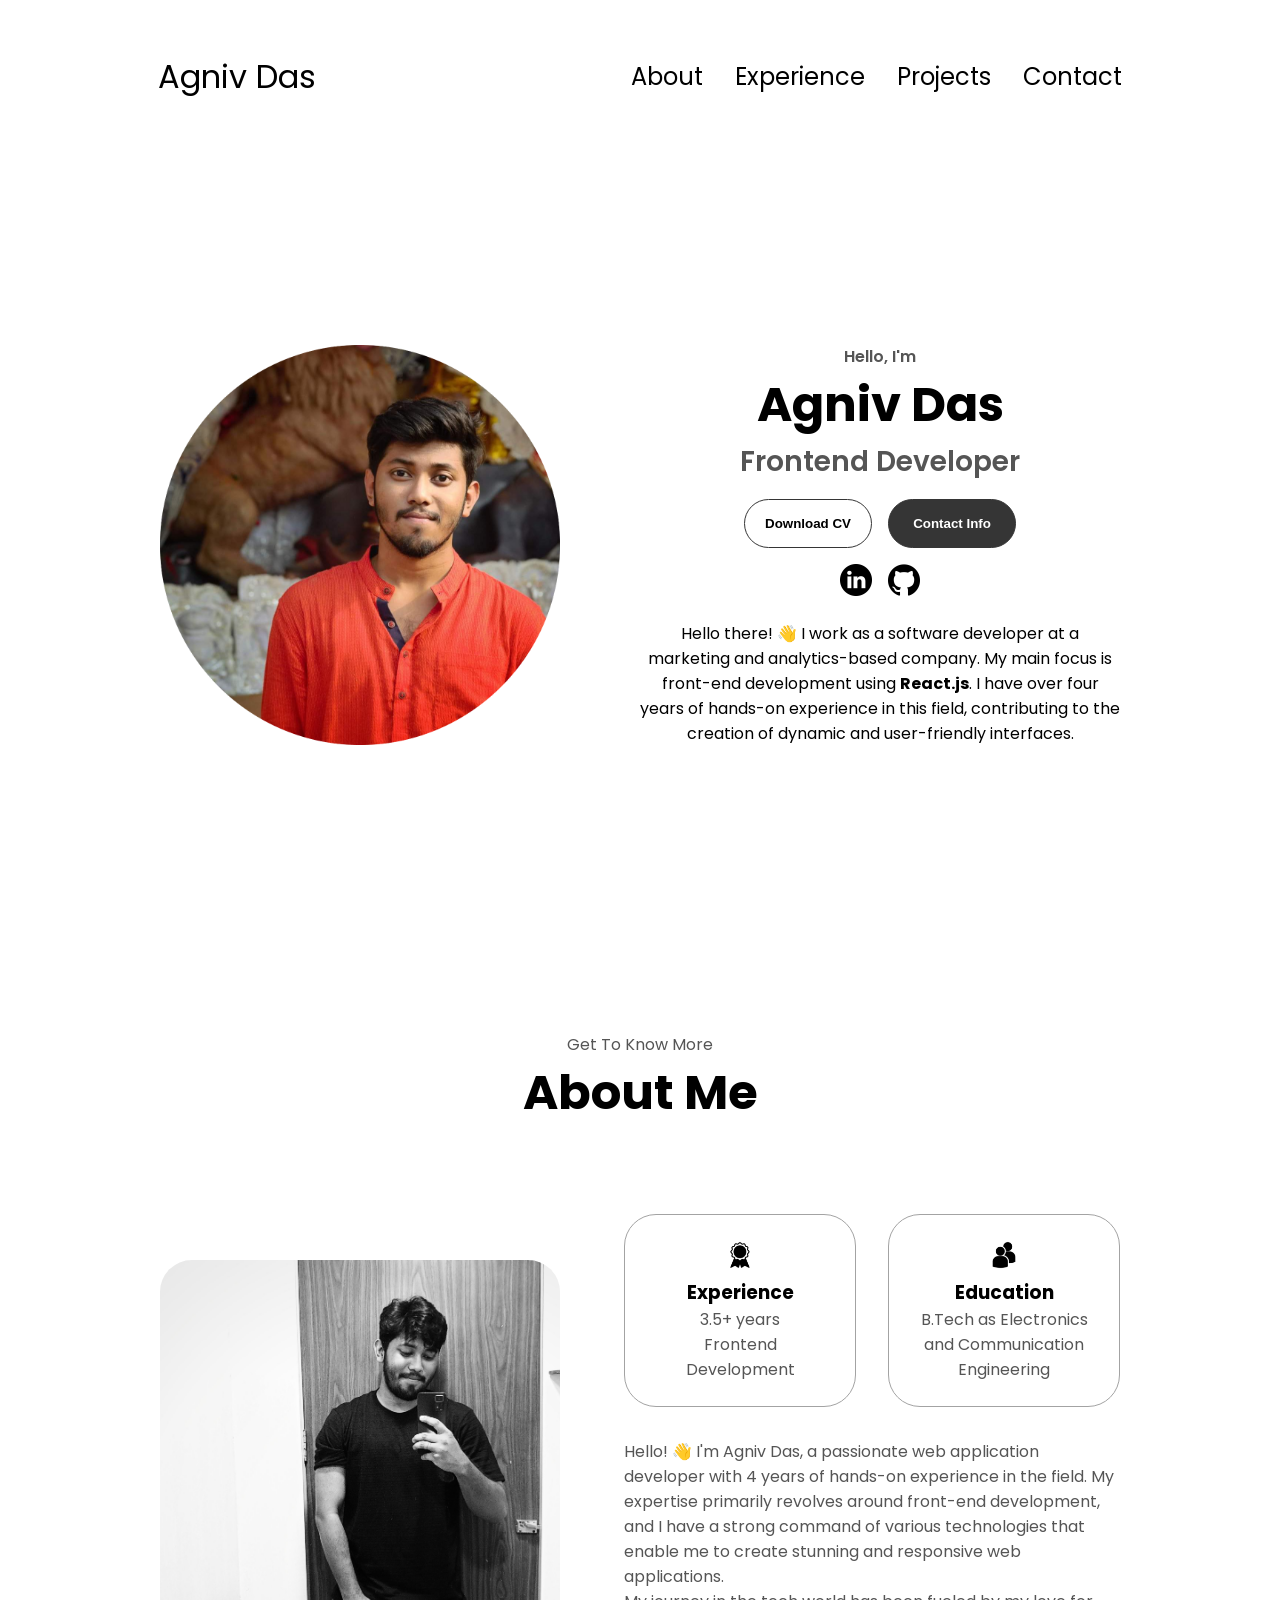
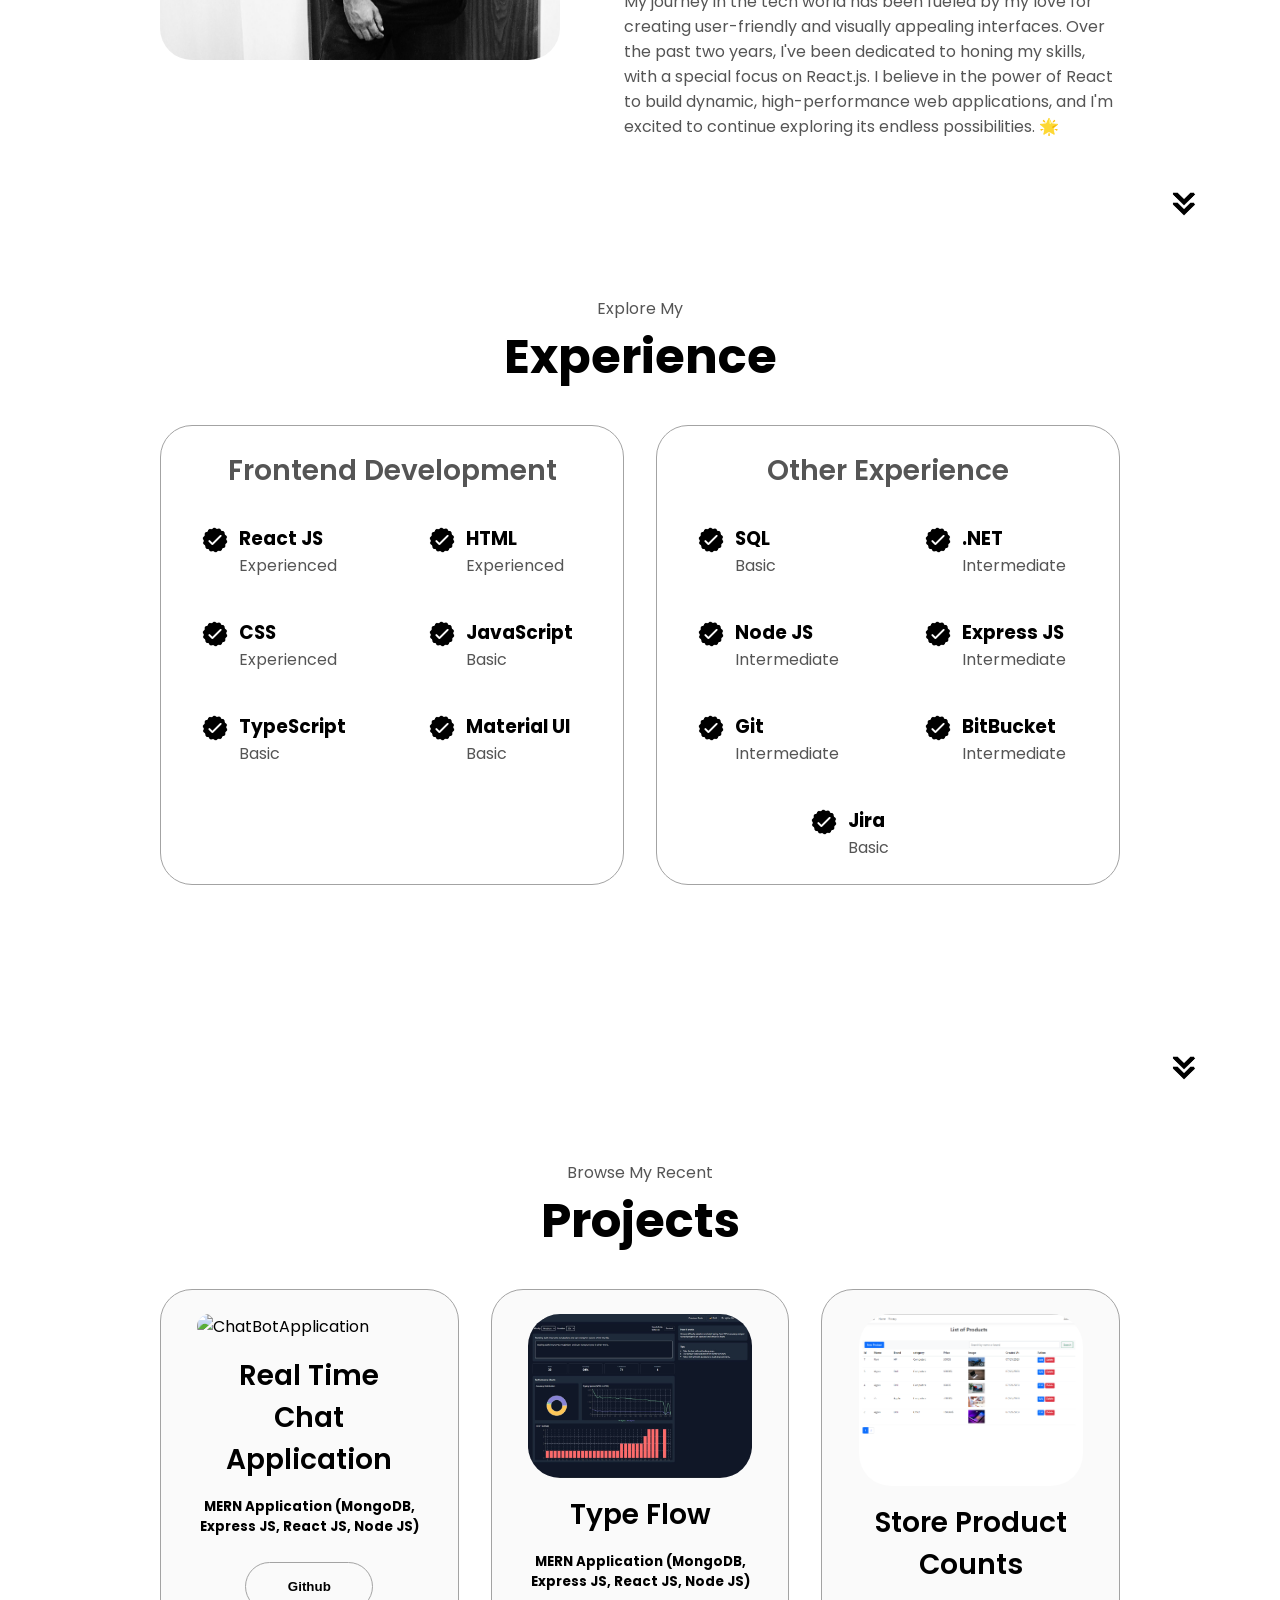
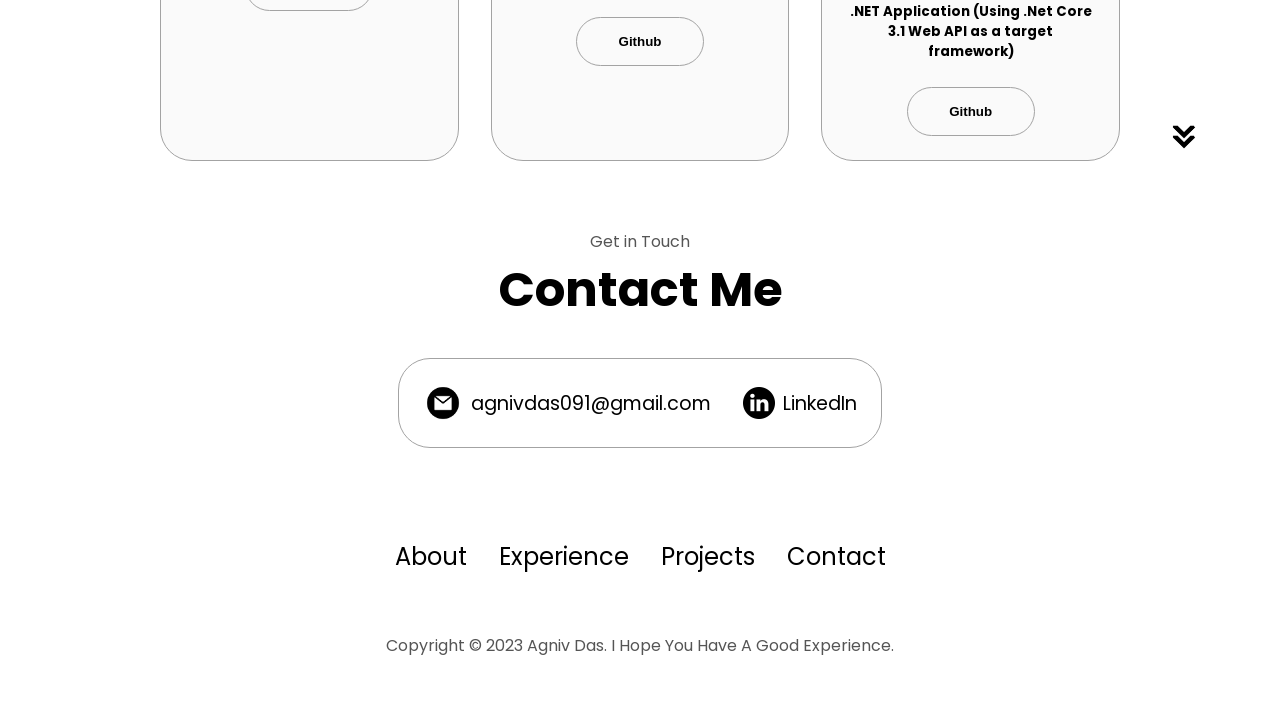
==== commit ad2d9bb2: "png to jpeg typeflow png to jpeg" ====
--- a/index.html
+++ b/index.html
@@ -45,7 +45,7 @@
             <h1 class="title">Agniv Das</h1>
             <p class="section__text__p2">Frontend Developer</p>
             <div class="btn-container">
-                <button class="btn btn-color-2" onclick="window.open('./assets/resume-example.pdf')">
+                <button class="btn btn-color-2" onclick="window.open('./assets/AgnivDas_Resume_SD2.pdf')">
                     Download CV
                 </button>
                 <button class="btn btn-color-1" onclick="location.href='./#contact'">
@@ -235,7 +235,7 @@
                 </div>
                 <div class="details-container color-container">
                     <div class="article-container">
-                        <img src="./assets/typeflow.png" alt="type-flow" class="project-img" />
+                        <img src="./assets/typeflow.jpeg" alt="type-flow" class="project-img" />
                     </div>
                     <h2 class="experience-sub-title project-title">Type Flow</h2>
                     <h5>MERN Application (MongoDB, Express JS, React JS, Node JS) </h5>
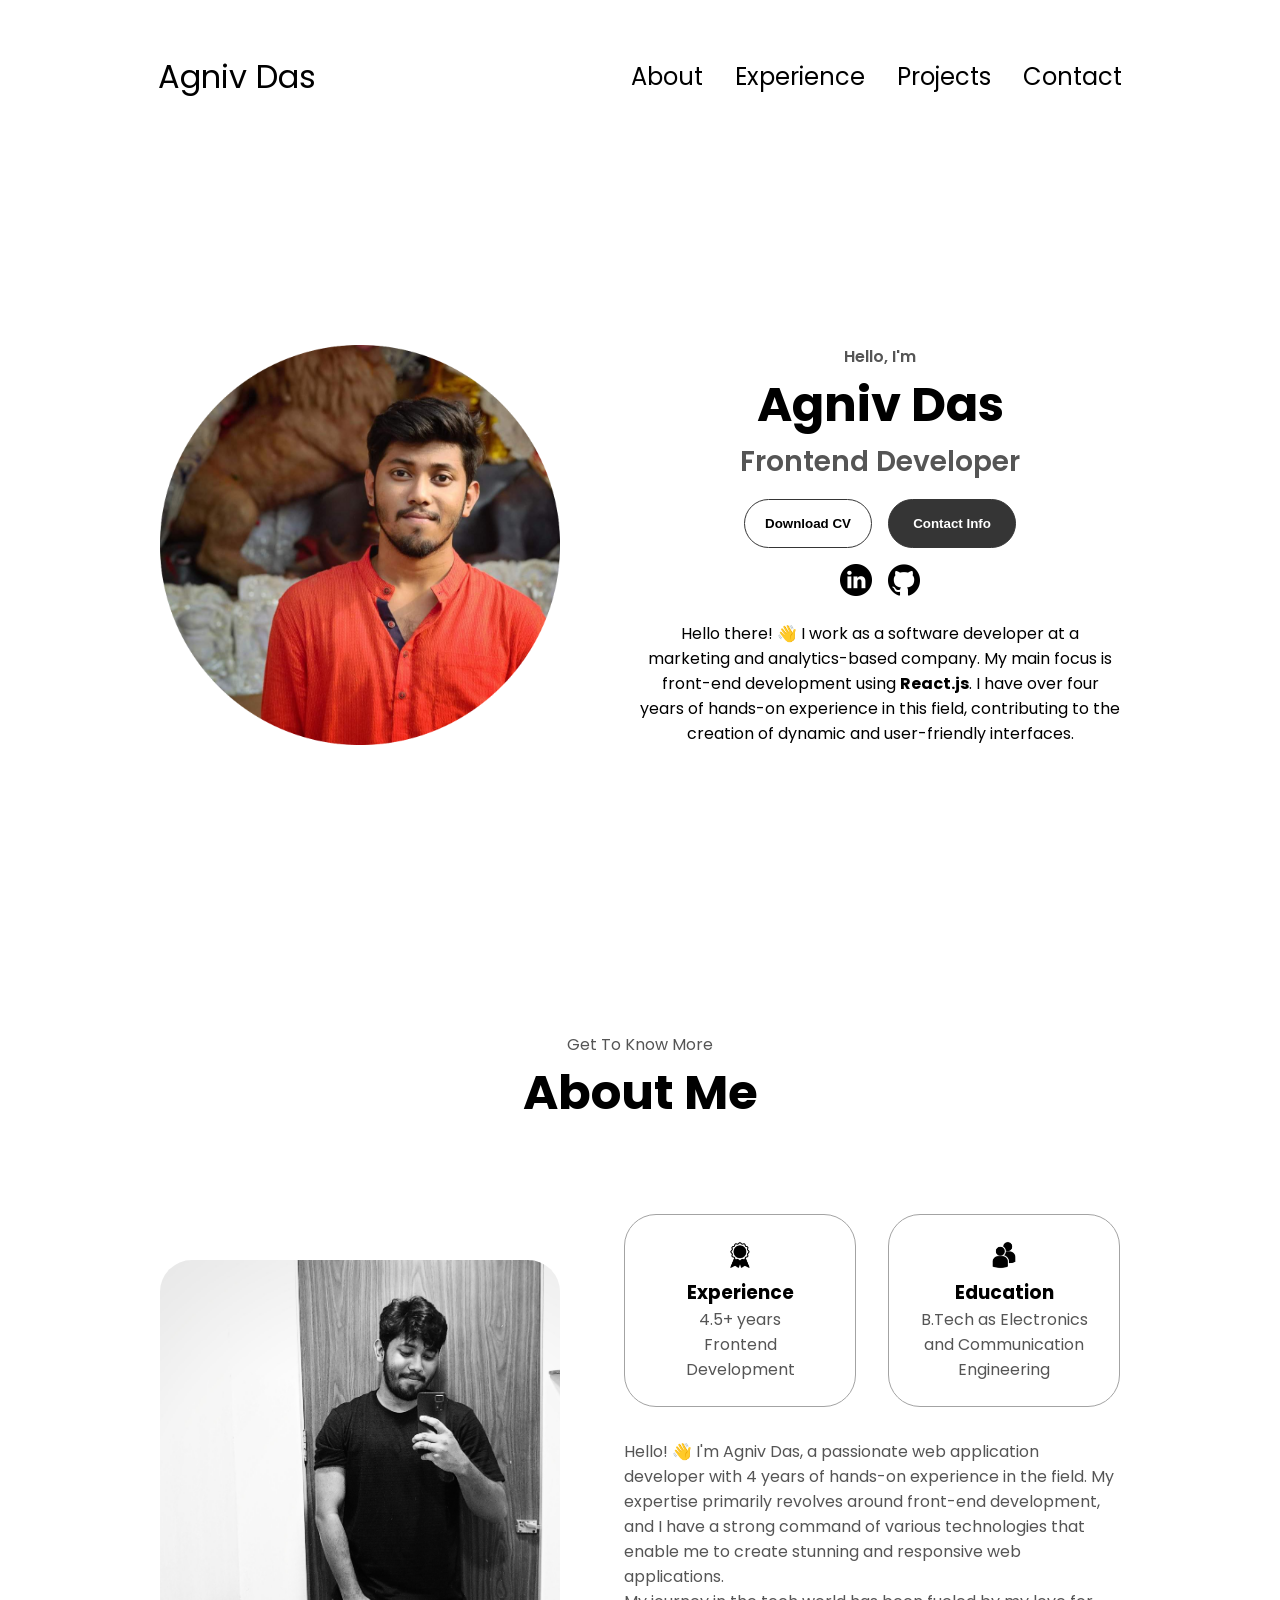
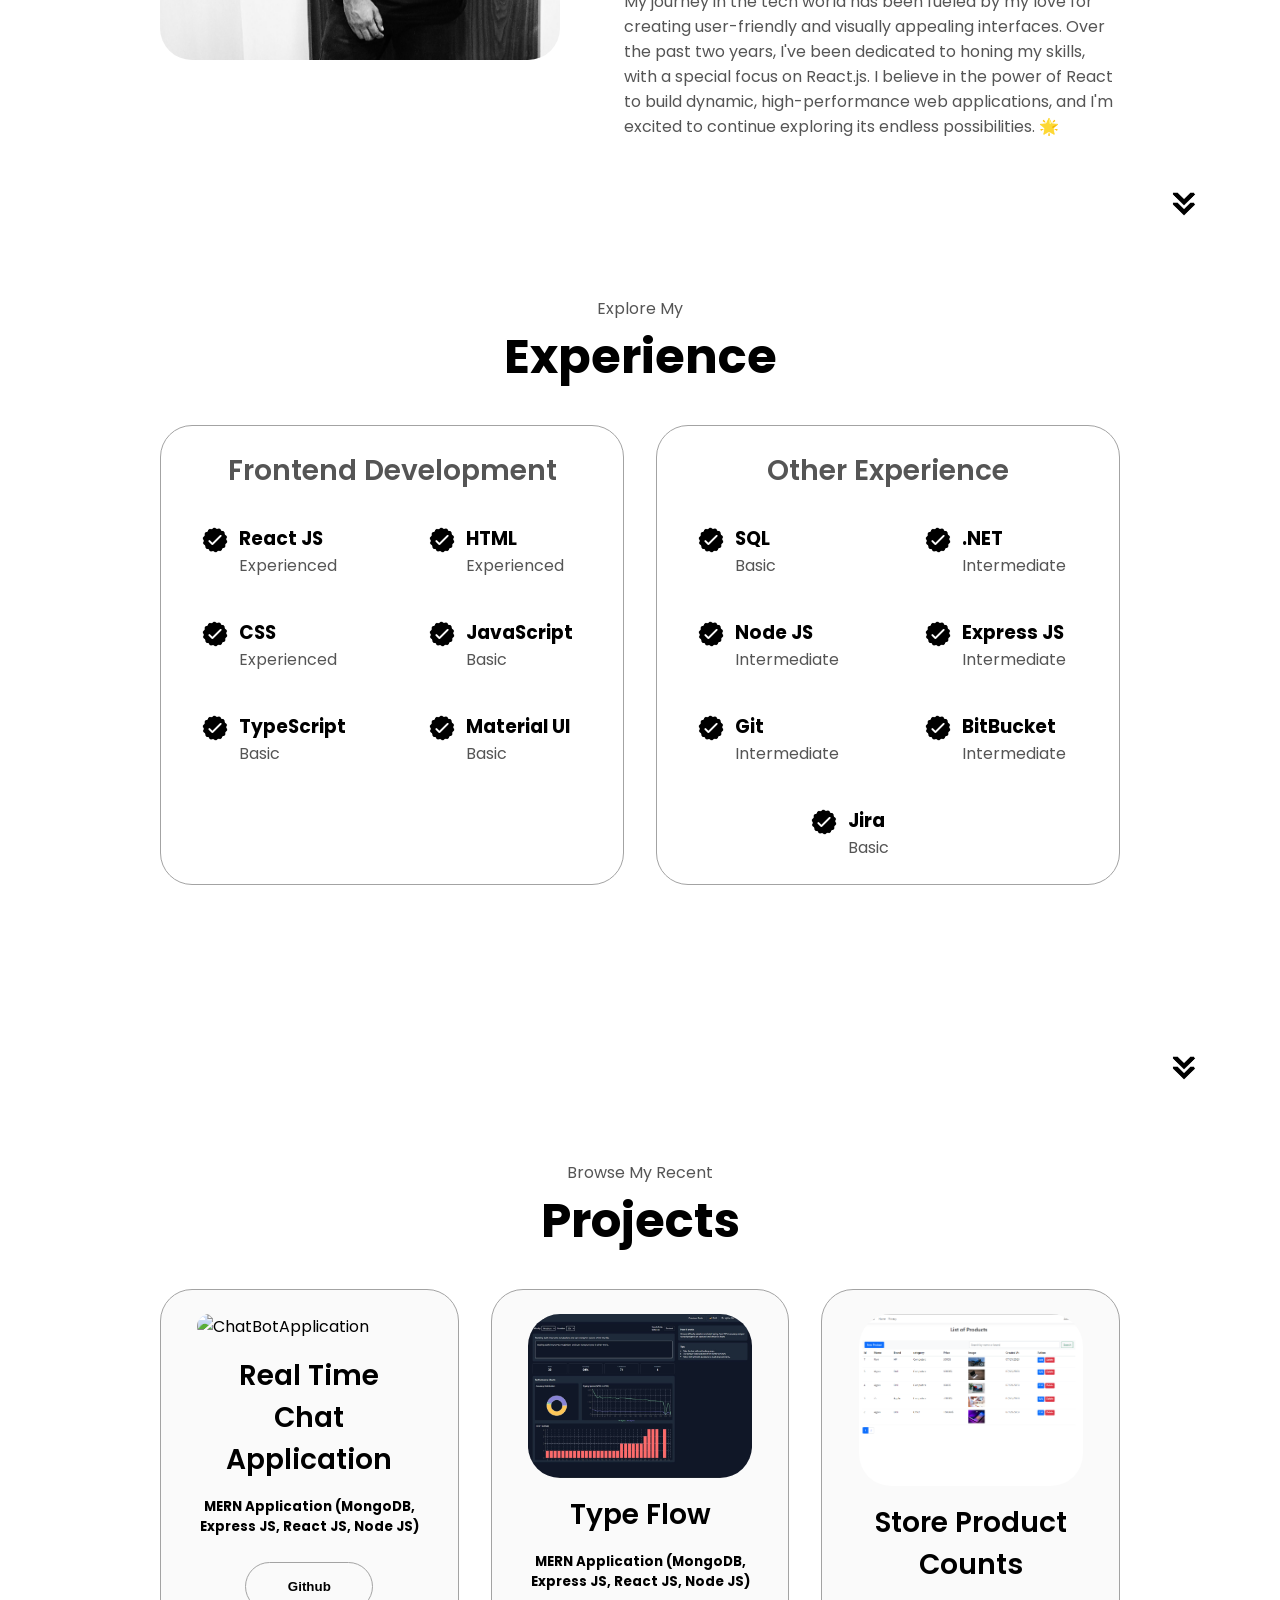
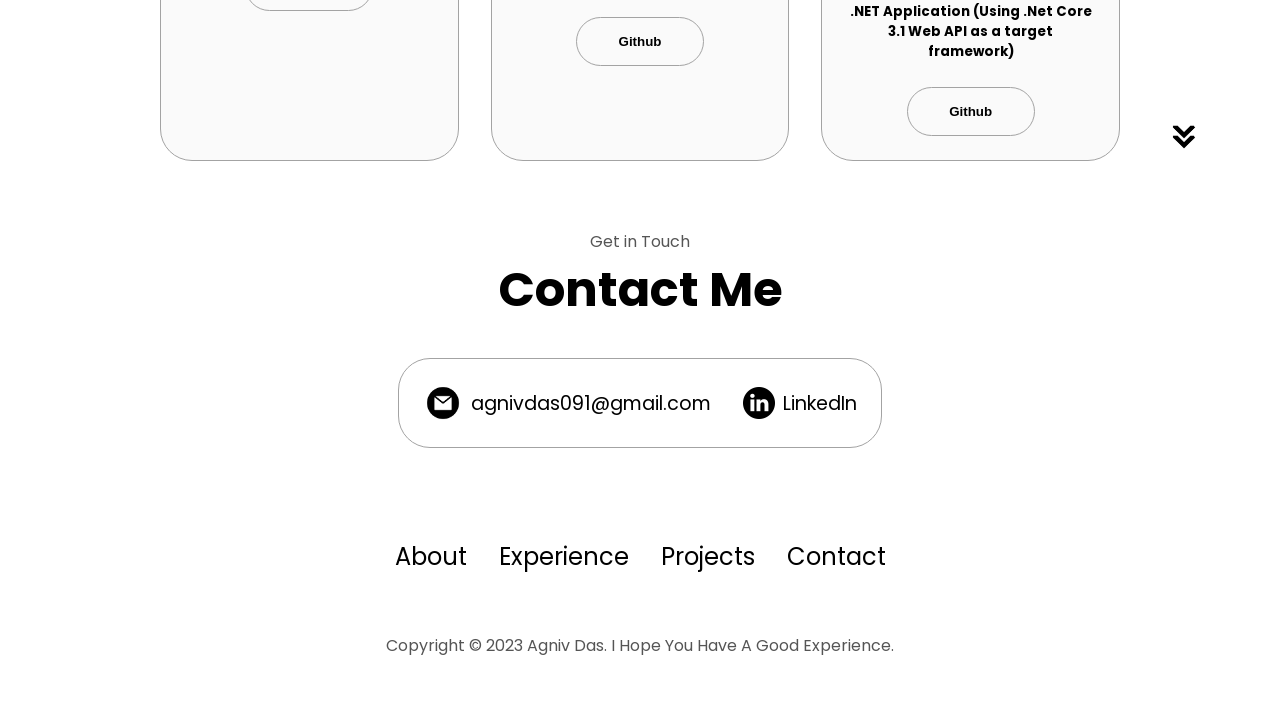
==== commit f4aef9c6: "Update Index.html text changes" ====
--- a/index.html
+++ b/index.html
@@ -78,7 +78,7 @@
                     <div class="details-container">
                         <img src="./assets/experience.png" alt="Experience icon" class="icon" />
                         <h3>Experience</h3>
-                        <p>3.5+ years <br />Frontend Development</p>
+                        <p>4.5+ years <br />Frontend Development</p>
                     </div>
                     <div class="details-container">
                         <img src="./assets/education.png" alt="Education icon" class="icon" />
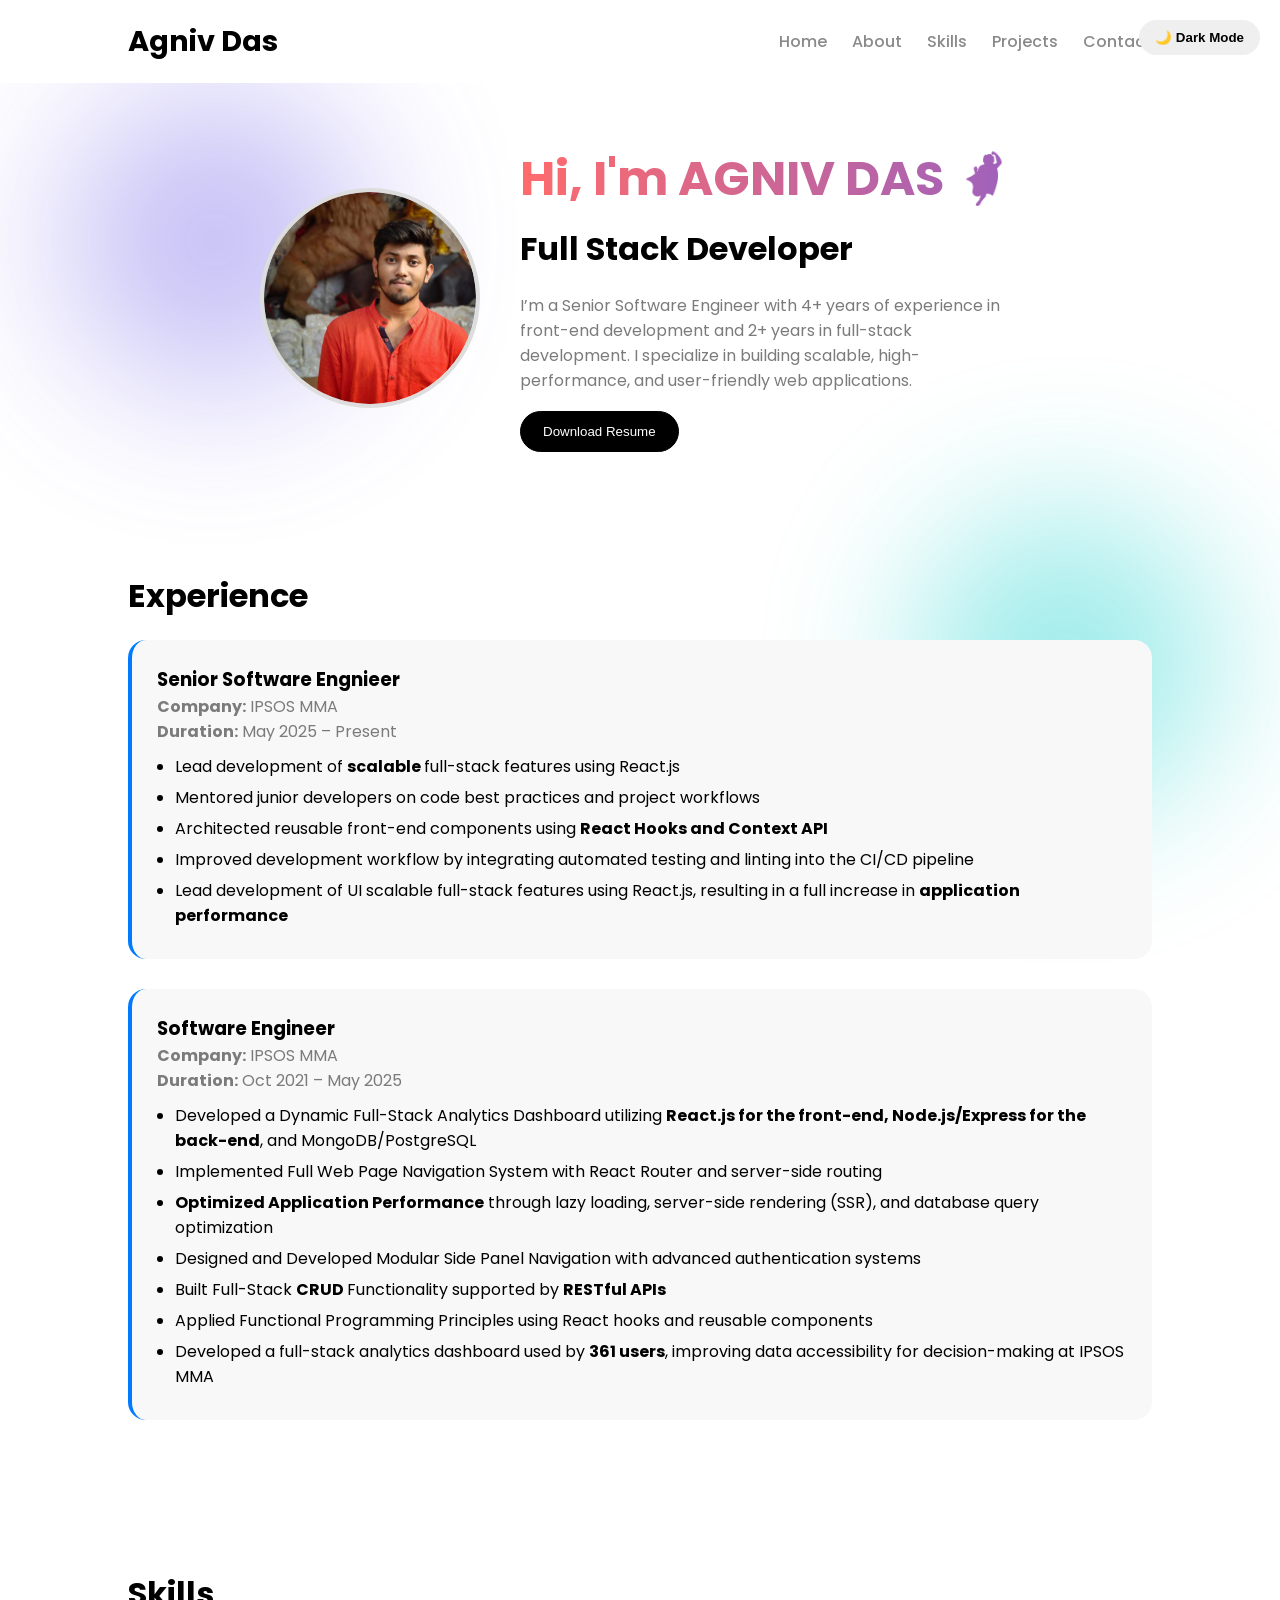
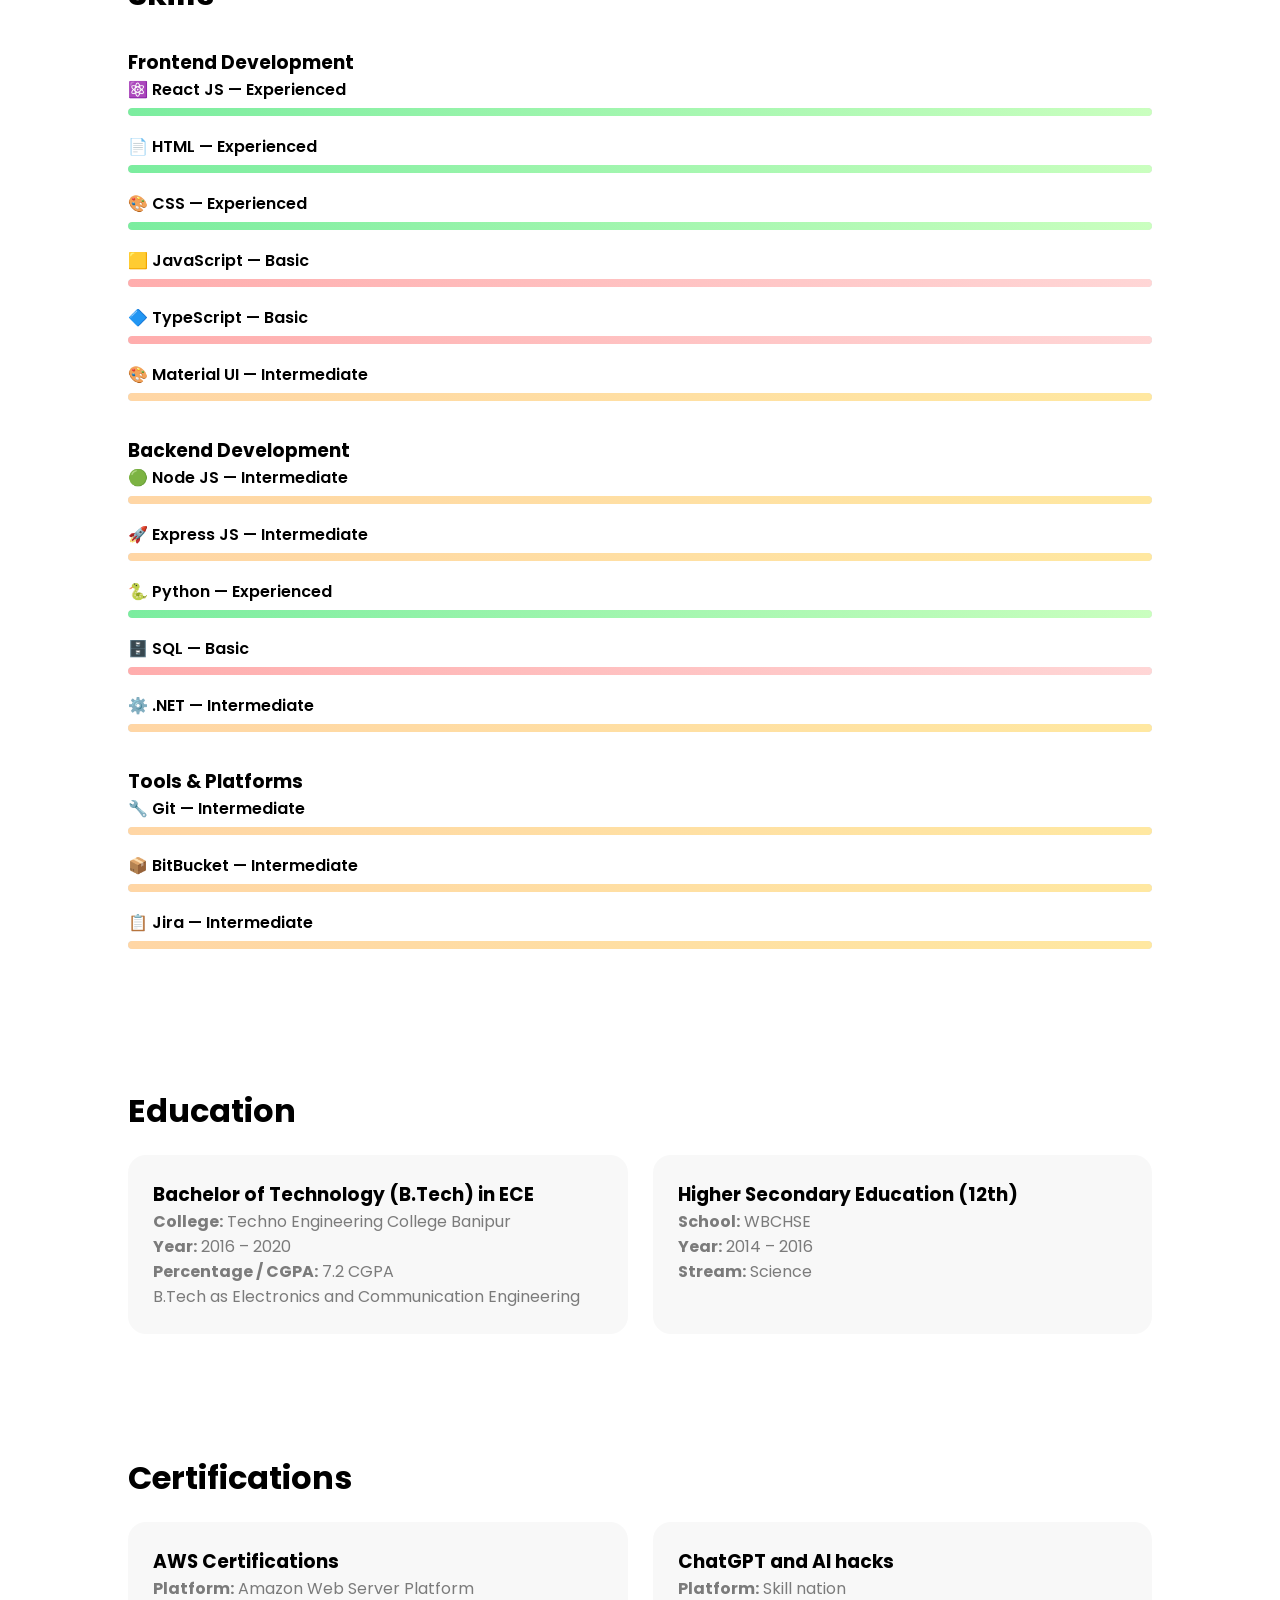
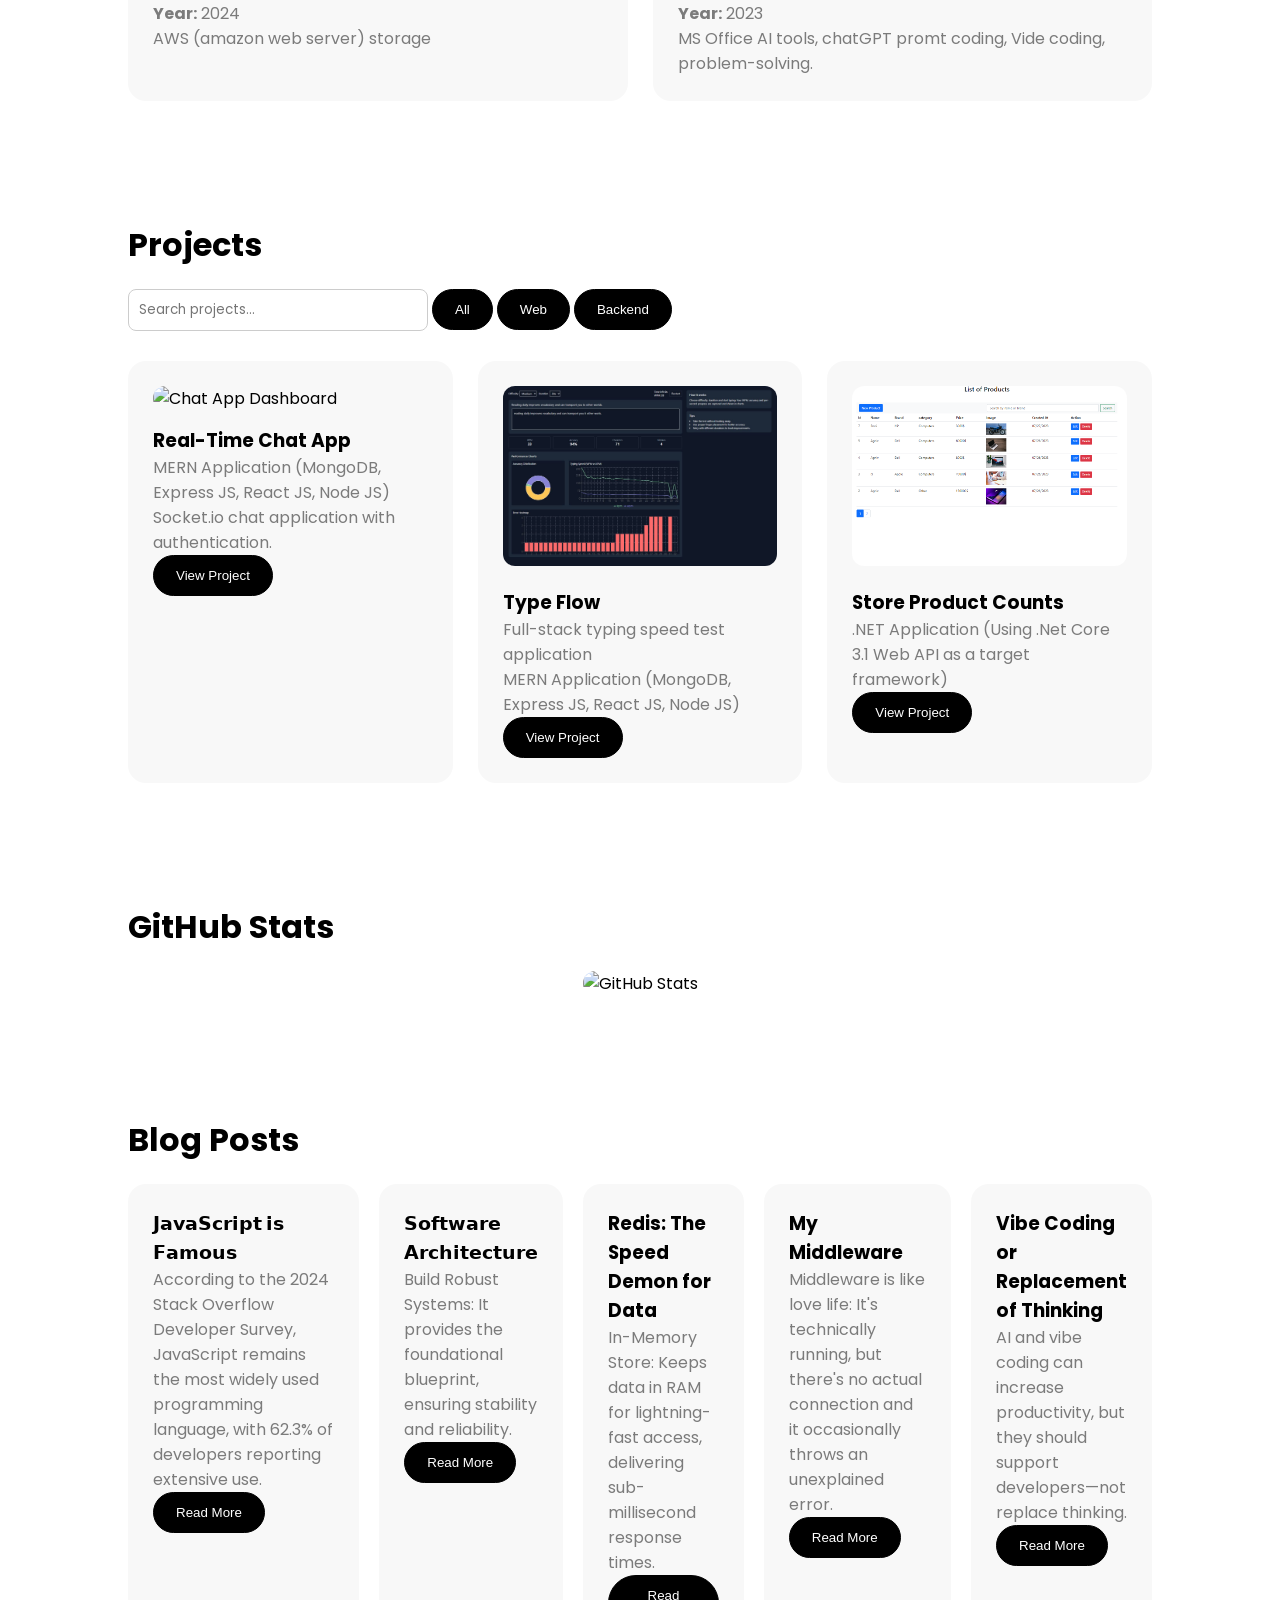
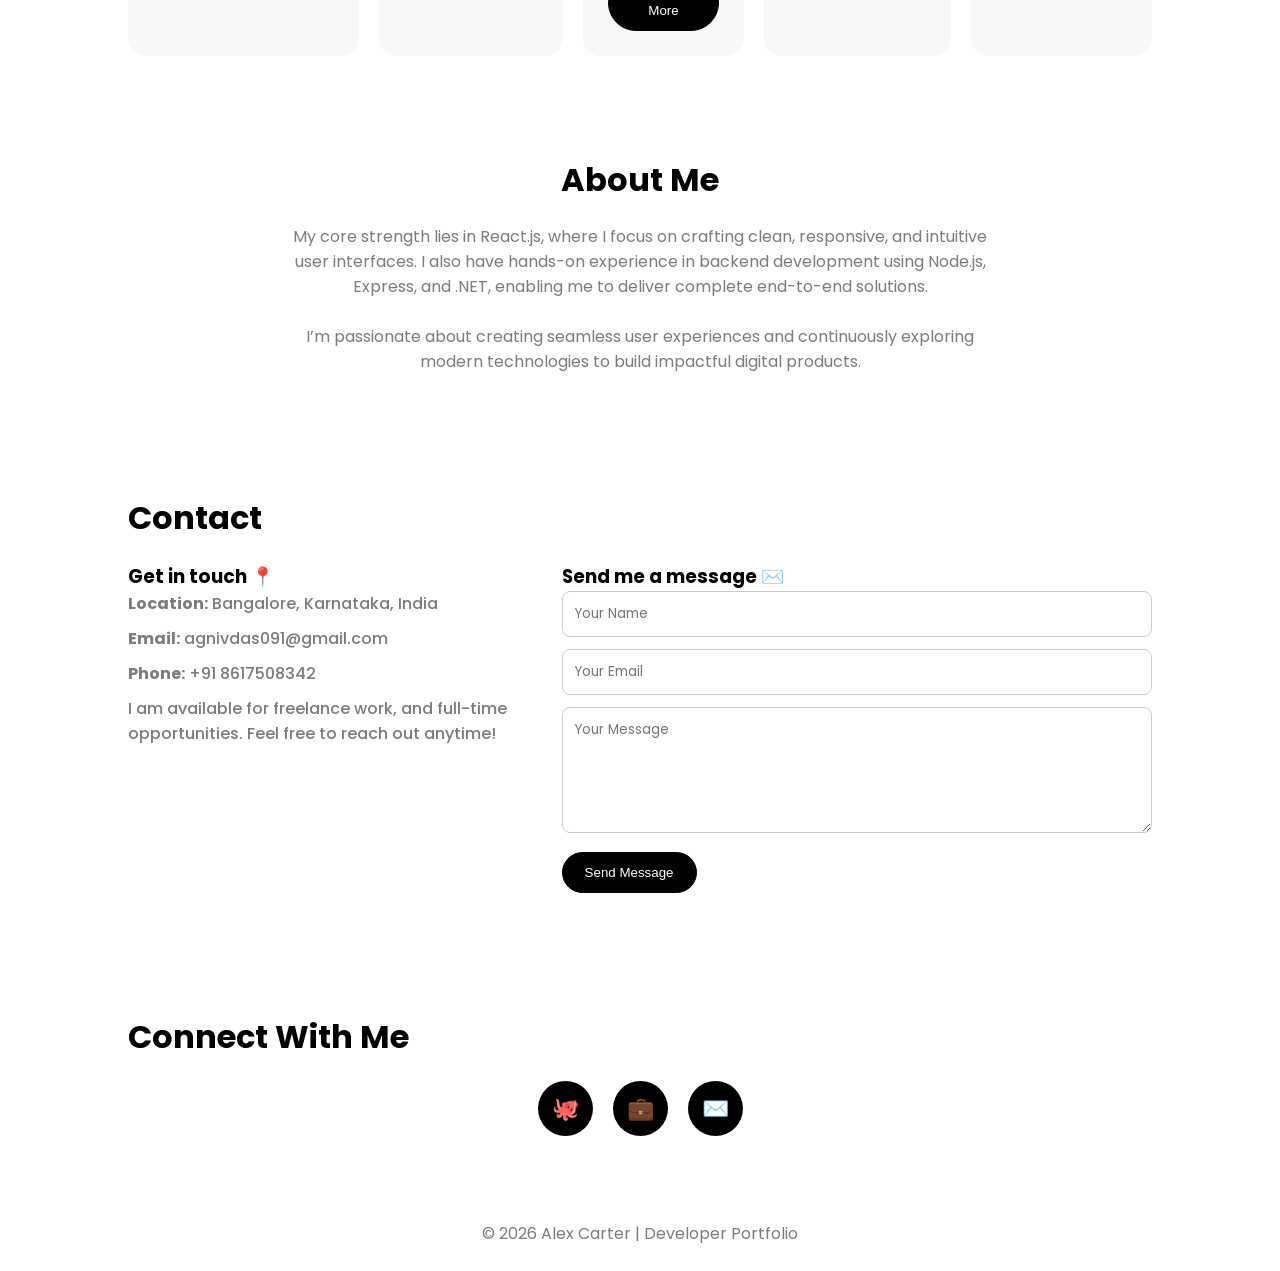
==== commit fa9602dd: "New changes index html chnage" ====
--- a/index.html
+++ b/index.html
@@ -3,313 +3,1104 @@
 <head>
     <meta charset="UTF-8">
     <meta name="viewport" content="width=device-width, initial-scale=1.0">
-    <meta name="viewport" content="width=device-width, initial-scale=1.0" />
-    <title>My Portfolio</title>
-    <link rel="stylesheet" href="style.css">
-    <link rel="stylesheet" href="mediaqueries.css">
+
+    <!-- SEO Meta Tags -->
+    <title>Agniv Das | Full Stack Developer 💻</title>
+    <meta name="description" content="Full Stack Developer portfolio showcasing projects, skills, and contact information.">
+    <meta name="keywords" content="developer, portfolio, full stack, JavaScript, React, Node.js">
+
+    <link href="https://fonts.googleapis.com/css2?family=Poppins:wght@300;400;600;700&display=swap" rel="stylesheet">
+
+    <style>
+        * { margin: 0; padding: 0; box-sizing: border-box; }
+
+        body {
+            font-family: 'Poppins', sans-serif;
+            transition: background 0.4s ease, color 0.4s ease;
+        }
+
+        html { scroll-behavior: smooth; }
+
+        section {
+            padding: 60px 10%; /* Reduced spacing between sections */
+            min-height: auto; /* Prevents excessive vertical gaps */
+        }
+
+        h1 { font-size: 3rem; margin-bottom: 10px; }
+        h2 { font-size: 2rem; margin-bottom: 20px; }
+
+        p { color: #7b7b7b; }
+
+        nav {
+            display: flex;
+            justify-content: space-between;
+            align-items: center;
+            padding: 20px 10%;
+            position: sticky;
+            top: 0;
+            background: white;
+            z-index: 1000;
+            transition: box-shadow 0.3s ease;
+        }
+
+        body.scrolled nav {
+            box-shadow: 0 4px 12px rgba(0,0,0,0.15);
+        }
+
+        .menu-toggle {
+            display: none; /* Hide hamburger icon on desktop */
+            font-size: 26px;
+            cursor: pointer;
+        }
+
+        .logo {
+            font-size: 1.8rem;
+            font-weight: 700;
+        }
+
+        .nav-links {
+            display: flex;
+            gap: 25px;
+            list-style: none;
+        }
+
+        .nav-links a {
+            text-decoration: none;
+            color: rgb(138, 138, 138);
+            font-weight: 500;
+            transition: 0.3s;
+        }
+
+        .nav-links a:hover { color: #007bff; }
+
+        #hero {
+            display: flex;
+            justify-content: center;
+            align-items: center;
+            text-align: left;
+            flex-direction: row;
+            gap: 40px;
+            flex-wrap: wrap;
+        }
+
+        .about-container {
+            display: flex;
+            flex-direction: column; /* Photo above section */
+            align-items: center;
+            gap: 20px;
+            text-align: center;
+            max-width: 900px;
+            margin: 0 auto;
+        }
+
+        #about {
+            padding-top: 40px; /* Adjust vertical position perfectly */
+        }
+
+        .about-profile {
+            position: relative;
+            top: -10px; /* Fine position adjustment */
+            margin-bottom: 10px;
+            width: 180px;
+            height: 180px;
+            border-radius: 50%;
+            object-fit: cover;
+            border: 3px solid #ddd;
+            transition: transform 0.3s ease, box-shadow 0.3s ease;
+        }
+
+        .about-profile:hover {
+            transform: scale(1.08) rotate(2deg);
+            box-shadow: 0 10px 25px rgba(0,0,0,0.25);
+            border-color: #007bff;
+        }
+
+        .about-text {
+            max-width: 700px;
+        }
+
+        .hero-profile {
+            width: 220px;
+            height: 220px;
+            border-radius: 50%;
+            object-fit: cover;
+            border: 4px solid #ddd;
+            transition: transform 0.3s ease, box-shadow 0.3s ease;
+        }
+
+        .hero-profile:hover {
+            transform: scale(1.08);
+            box-shadow: 0 10px 25px rgba(0,0,0,0.25);
+            border-color: #007bff;
+        }
+
+        .hero-text {
+            max-width: 500px;
+        }
+
+        /* Fix download button position */
+        .hero-text a {
+            display: inline-block;
+            margin-top: 18px;
+        }
+
+        #hero {
+            align-items: center; /* keep button aligned with text and image */
+        }
+
+        .btn {
+            padding: 12px 22px;
+            border-radius: 30px;
+            border: 1px solid black;
+            background: black;
+            color: white;
+            cursor: pointer;
+            transition: 0.3s;
+        }
+
+        .btn:hover {
+            transform: scale(1.08);
+            box-shadow: 0 0 15px rgba(0, 123, 255, 0.6);
+        }
+
+        .grid {
+            display: grid;
+            grid-template-columns: repeat(auto-fit, minmax(280px, 1fr));
+            gap: 25px;
+        }
+
+        .project-img {
+            width: 100%;
+            height: 180px;
+            object-fit: cover;
+            border-radius: 12px;
+            margin-bottom: 15px;
+        }
+
+        .timeline .card {
+            margin-bottom: 30px; /* Space between experiences */
+            border-left: 4px solid #007bff;
+            position: relative;
+        }
+
+        .timeline .card ul {
+            margin-top: 10px;
+            padding-left: 18px;
+        }
+
+        .timeline .card li {
+            margin-bottom: 6px;
+        }
+
+        .blog-slider {
+            display: flex;
+            gap: 20px;
+            overflow: hidden;
+            position: relative;
+        }
+
+        .blog-track {
+            display: flex;
+            gap: 20px;
+            animation: scrollBlogs 20s linear infinite;
+        }
+
+        @keyframes scrollBlogs {
+            0% { transform: translateX(0); }
+            100% { transform: translateX(-50%); }
+        }
+
+        .social-icons {
+            display: flex;
+            gap: 20px;
+            justify-content: center;
+            flex-wrap: wrap;
+        }
+
+        .social-icons a {
+            width: 55px;
+            height: 55px;
+            display: flex;
+            align-items: center;
+            justify-content: center;
+            border-radius: 50%;
+            background: black;
+            color: white;
+            font-size: 22px;
+            text-decoration: none;
+            transition: 0.3s;
+        }
+
+        .social-icons a:hover {
+            transform: scale(1.1);
+            box-shadow: 0 0 12px rgba(0,0,0,0.4);
+        }
+
+        .card {
+            padding: 25px;
+            border-radius: 18px;
+            background: #f8f8f8;
+            transition: 0.3s;
+            cursor: pointer;
+        }
+
+        .card:hover {
+            transform: translateY(-8px);
+            box-shadow: 0 10px 25px rgba(0,0,0,0.15);
+        }
+
+        .skill-bar { margin-bottom: 18px; }
+        .skill-bar span { font-weight: 600; }
+
+        .bar {
+            height: 8px;
+            background: #ddd;
+            border-radius: 10px;
+            overflow: hidden;
+            margin-top: 6px;
+        }
+
+        .progress { height: 100%; background: black; }
+
+        .dark-mode { background: #121212; color: white; }
+        .dark-mode nav { background: #1f1f1f; }
+        .dark-mode .card { background: #1e1e1e; }
+
+        .dark-toggle {
+            position: fixed;
+            top: 20px;
+            right: 20px;
+            padding: 10px 16px;
+            border-radius: 30px;
+            border: none;
+            cursor: pointer;
+            font-weight: 600;
+            z-index: 2000;
+        }
+
+        footer { text-align: center; padding: 25px; }
+
+        .fade-in {
+            opacity: 0;
+            transform: translateY(30px);
+            transition: 0.6s ease;
+        }
+
+        .fade-in.show {
+            opacity: 1;
+            transform: translateY(0);
+        }
+
+        .gradient-text {
+            background: linear-gradient(90deg, #ff6b6b, #6c5ce7, #00cec9);
+            background-size: 300% 300%;
+            -webkit-background-clip: text;
+            -webkit-text-fill-color: transparent;
+            animation: gradientMove 6s ease infinite;
+        }
+
+        @keyframes gradientMove {
+            0% { background-position: 0% 50%; }
+            50% { background-position: 100% 50%; }
+            100% { background-position: 0% 50%; }
+        }
+
+        
+
+        .blob {
+            position: fixed;
+            width: 300px;
+            height: 300px;
+            border-radius: 50%;
+            filter: blur(80px);
+            opacity: 0.4;
+            z-index: -1;
+            animation: blobMove 20s infinite alternate ease-in-out;
+        }
+
+        .blob1 { background: #6c5ce7; top: 10%; left: 5%; }
+        .blob2 { background: #00cec9; bottom: 10%; right: 5%; }
+
+        @keyframes blobMove {
+            from { transform: translate(0, 0) scale(1); }
+            to { transform: translate(80px, -60px) scale(1.2); }
+        }
+
+        /* Floating stickers animation */
+        .sticker {
+            position: fixed;
+            font-size: 26px;
+            pointer-events: none;
+            animation: floatSticker 8s linear infinite;
+            opacity: 0.8;
+            z-index: 0;
+        }
+
+        @keyframes floatSticker {
+            0% { transform: translateY(100vh) rotate(0deg); opacity: 0; }
+            10% { opacity: 1; }
+            100% { transform: translateY(-10vh) rotate(360deg); opacity: 0; }
+        }
+
+        /* Contact layout */
+        .contact-container {
+            display: grid;
+            grid-template-columns: 1fr 1.5fr;
+            gap: 40px;
+            align-items: start;
+        }
+
+        .contact-info p {
+            margin-bottom: 10px;
+            font-weight: 500;
+        }
+
+        @media (max-width: 768px) {
+            .contact-container {
+                grid-template-columns: 1fr;
+            }
+        }
+
+        /* Contact form */
+        input, textarea {
+            width: 100%;
+            padding: 12px;
+            margin-bottom: 12px;
+            border-radius: 8px;
+            border: 1px solid #ccc;
+            font-family: inherit;
+        }
+
+        .success-message {
+            color: green;
+            margin-top: 10px;
+            display: none;
+        }
+
+        /* Back to top button */
+        .back-to-top {
+            position: fixed;
+            bottom: 25px;
+            right: 25px;
+            padding: 12px 16px;
+            border-radius: 50%;
+            border: none;
+            background: black;
+            color: white;
+            cursor: pointer;
+            display: none;
+            z-index: 2000;
+        }
+
+        /* Modal */
+        .modal {
+            position: fixed;
+            top: 0;
+            left: 0;
+            width: 100%;
+            height: 100%;
+            background: rgba(0,0,0,0.6);
+            display: none;
+            justify-content: center;
+            align-items: center;
+            z-index: 3000;
+        }
+
+        .modal-content {
+            background: white;
+            padding: 30px;
+            border-radius: 12px;
+            max-width: 500px;
+            width: 90%;
+        }
+
+        .close-btn {
+            float: right;
+            cursor: pointer;
+            font-size: 22px;
+        }
+
+        @media (max-width: 768px) {
+            .nav-links {
+                position: absolute;
+                top: 70px;
+                right: 0;
+                background: white;
+                flex-direction: column;
+                width: 100%;
+                text-align: center;
+                padding: 20px 0;
+                display: none;
+            }
+
+            .nav-links.active { display: flex; }
+
+            .menu-toggle {
+                display: block;
+                font-size: 26px;
+                cursor: pointer;
+            }
+
+            .grid { grid-template-columns: 1fr; }
+        }
+
+        /* Skill colors based on level */
+.progress {
+    height: 100%;
+    border-radius: 10px;
+    transition: width 0.6s ease;
+}
+
+/* Advanced / Experienced */
+.progress.expert {
+    background: linear-gradient(90deg, #7bed9f, #caffbf);
+}
+
+/* Intermediate */
+.progress.intermediate {
+    background: linear-gradient(90deg, #ffd6a5, #ffe8a1);
+}
+
+/* Basic */
+.progress.basic {
+    background: linear-gradient(90deg, #ffadad, #ffd6d6);
+}
+
+    </style>
 </head>
+
 <body>
-    <nav id="desktop-nav">
-        <div class="logo">Agniv Das</div>
+
+
+
+<div class="blob blob1"></div>
+<div class="blob blob2"></div>
+
+<button class="dark-toggle" onclick="toggleDarkMode()">🌙 Dark Mode</button>
+<button class="back-to-top" onclick="scrollToTop()">↑</button>
+
+<nav>
+    <div class="logo">Agniv Das</div>
+    <div class="menu-toggle" onclick="toggleMenu()">☰</div>
+    <ul class="nav-links" id="navLinks">
+        <li><a href="#hero">Home</a></li>
+        <li><a href="#about">About</a></li>
+        <li><a href="#skills">Skills</a></li>
+        <li><a href="#projects">Projects</a></li>
+        <li><a href="#contact">Contact</a></li>
+    </ul>
+</nav>
+
+<section id="hero" class="fade-in">
+
+    <!-- Profile Image -->
+    <img src="./assets/profile-pic.png" alt="Profile Photo" class="hero-profile">
+
+    <div class="hero-text">
+    <h1 class="gradient-text">Hi, I'm AGNIV DAS 🦸</h1>
+    <h2>Full Stack Developer</h2>
+    <p>I’m a Senior Software Engineer with 4+ years of experience in front-end development and 2+ years in full-stack development. I specialize in building scalable, high-performance, and user-friendly web applications.
+    <!-- Resume download -->
+    <a href="resume.pdf" download>
+        <button class="btn">Download Resume</button>
+    </a>
+    </div>
+
+</section>
+
+<section id="experience" class="fade-in">
+    <h2>Experience</h2>
+
+    <div class="timeline">
+
+        <div class="card">
+            <h3>Senior Software Engnieer</h3>
+            <p><strong>Company:</strong> IPSOS MMA</p>
+            <p><strong>Duration:</strong> May 2025 – Present</p>
+            <p><ul>
+                <li>Lead development of <strong>scalable </strong>full-stack features using React.js</li>
+                <li>Mentored junior developers on code best practices and project workflows</li>
+                <li>Architected reusable front-end components using <strong>React Hooks and Context
+API</strong></li>
+<li>Improved development workflow by integrating automated testing and linting
+into the CI/CD pipeline</li>
+<li>Lead development of UI scalable full-stack features using React.js, resulting in
+a full increase in <strong>application performance</strong></li>
+            </ul></p>
+        </div>
+
+        <div class="card">
+            <h3>Software Engineer</h3>
+            <p><strong>Company:</strong> IPSOS MMA</p>
+            <p><strong>Duration:</strong> Oct 2021 – May 2025</p>
+            <p><ul>
+                <li>Developed a Dynamic Full-Stack Analytics Dashboard utilizing <strong>React.js for
+the front-end, Node.js/Express for the back-end</strong>, and MongoDB/PostgreSQL</li>
+                <li>Implemented Full Web Page Navigation System with React Router and
+server-side routing</li>
+                <li><strong>Optimized Application Performance</strong> through lazy loading, server-side
+rendering (SSR), and database query optimization
+</li>
+<li>Designed and Developed Modular Side Panel Navigation with advanced
+authentication systems</li>
+<li>Built Full-Stack <strong>CRUD </strong>Functionality supported by <strong>RESTful APIs</strong></li>
+<li>Applied Functional Programming Principles using React hooks and reusable
+components</li>
+<li>Developed a full-stack analytics dashboard used by <strong>361 users</strong>, improving
+data accessibility for decision-making at IPSOS MMA
+</li>
+            </ul></p>
+        </div>
+
+    </div>
+
+</div>
+
+</section>
+
+
+<section id="skills" class="fade-in">
+    <h2>Skills</h2>
+
+    <!-- FRONTEND -->
+    <h3 style="margin-top:30px;">Frontend Development</h3>
+
+    <div class="skill-bar">
+        <span>⚛️ React JS — Experienced</span>
+        <div class="bar">
+            <div class="progress expert" data-width="90%"></div>
+        </div>
+    </div>
+
+    <div class="skill-bar">
+        <span>📄 HTML — Experienced</span>
+        <div class="bar">
+            <div class="progress expert" data-width="95%"></div>
+        </div>
+    </div>
+
+    <div class="skill-bar">
+        <span>🎨 CSS — Experienced</span>
+        <div class="bar">
+            <div class="progress expert" data-width="92%"></div>
+        </div>
+    </div>
+
+    <div class="skill-bar">
+        <span>🟨 JavaScript — Basic</span>
+        <div class="bar">
+            <div class="progress basic" data-width="60%"></div>
+        </div>
+    </div>
+
+    <div class="skill-bar">
+        <span>🔷 TypeScript — Basic</span>
+        <div class="bar">
+            <div class="progress basic" data-width="55%"></div>
+        </div>
+    </div>
+
+    <div class="skill-bar">
+        <span>🎨 Material UI — Intermediate</span>
+        <div class="bar">
+            <div class="progress intermediate" data-width="75%"></div>
+        </div>
+    </div>
+
+
+    <!-- BACKEND -->
+    <h3 style="margin-top:35px;">Backend Development</h3>
+
+    <div class="skill-bar">
+        <span>🟢 Node JS — Intermediate</span>
+        <div class="bar">
+            <div class="progress intermediate" data-width="80%"></div>
+        </div>
+    </div>
+
+    <div class="skill-bar">
+        <span>🚀 Express JS — Intermediate</span>
+        <div class="bar">
+            <div class="progress intermediate" data-width="78%"></div>
+        </div>
+    </div>
+
+    <div class="skill-bar">
+        <span>🐍 Python — Experienced</span>
+        <div class="bar">
+            <div class="progress expert" data-width="88%"></div>
+        </div>
+    </div>
+
+    <div class="skill-bar">
+        <span>🗄️ SQL — Basic</span>
+        <div class="bar">
+            <div class="progress basic" data-width="60%"></div>
+        </div>
+    </div>
+
+    <div class="skill-bar">
+        <span>⚙️ .NET — Intermediate</span>
+        <div class="bar">
+            <div class="progress intermediate" data-width="70%"></div>
+        </div>
+    </div>
+
+
+    <!-- TOOLS -->
+    <h3 style="margin-top:35px;">Tools & Platforms</h3>
+
+    <div class="skill-bar">
+        <span>🔧 Git — Intermediate</span>
+        <div class="bar">
+            <div class="progress intermediate" data-width="80%"></div>
+        </div>
+    </div>
+
+    <div class="skill-bar">
+        <span>📦 BitBucket — Intermediate</span>
+        <div class="bar">
+            <div class="progress intermediate" data-width="75%"></div>
+        </div>
+    </div>
+
+    <div class="skill-bar">
+        <span>📋 Jira — Intermediate</span>
+        <div class="bar">
+            <div class="progress intermediate" data-width="78%"></div>
+        </div>
+    </div>
+
+</section>
+
+
+<section id="education" class="fade-in">
+    <h2>Education</h2>
+
+    <div class="grid">
+
+        <div class="card">
+            <h3>Bachelor of Technology (B.Tech) in ECE</h3>
+            <p><strong>College:</strong> Techno Engineering College Banipur</p>
+            <p><strong>Year:</strong> 2016 – 2020</p>
+            <p><strong>Percentage / CGPA:</strong> 7.2 CGPA</p>
+            <p>B.Tech as Electronics and Communication Engineering</p>
+        </div>
+
+        <div class="card">
+            <h3>Higher Secondary Education (12th)</h3>
+            <p><strong>School:</strong> WBCHSE</p>
+            <p><strong>Year:</strong> 2014 – 2016</p>
+            <p><strong>Stream:</strong> Science</p>
+        </div>
+
+    </div>
+
+</section>
+
+<section id="certifications" class="fade-in">
+    <h2>Certifications</h2>
+
+    <div class="grid">
+
+        <div class="card">
+            <h3>AWS Certifications</h3>
+            <p><strong>Platform:</strong> Amazon Web Server Platform</p>
+            <p><strong>Year:</strong> 2024</p>
+            <p>AWS (amazon web server) storage </p>
+        </div>
+
+        <div class="card">
+            <h3>ChatGPT and AI hacks</h3>
+            <p><strong>Platform:</strong> Skill nation</p>
+            <p><strong>Year:</strong> 2023</p>
+            <p>MS Office AI tools, chatGPT promt coding, Vide coding, problem-solving.</p>
+        </div>
+
+    </div>
+
+</section>
+
+
+<section id="projects" class="fade-in">
+    <h2>Projects</h2>
+
+    <div style="margin-bottom:20px;">
+        <input type="text" id="projectSearch" placeholder="Search projects..." onkeyup="searchProjects()" style="padding:10px; width:100%; max-width:300px; margin-bottom:10px; border-radius:8px; border:1px solid #ccc;">
+        <button class="btn" onclick="filterProjects('all')">All</button>
+        <button class="btn" onclick="filterProjects('web')">Web</button>
+        <button class="btn" onclick="filterProjects('backend')">Backend</button>
+    </div>
+
+    <div class="grid">
+
+        <div class="card">
+            <img src="./assets/ChatBotApplication.png" alt="Chat App Dashboard" class="project-img">
+            <h3 data-category="web">Real-Time Chat App</h3>
+            <p>MERN Application (MongoDB, Express JS, React JS, Node JS) </p>
+            <p>Socket.io chat application with authentication.</p>
+            <a href="https://github.com/AgnivDas97/Real-Time-ChatApplication" target="_blank">
+                <button class="btn">View Project</button>
+            </a>
+        </div>
+
+        <div class="card">
+            <img src="./assets/typeflow.jpeg" alt="E-Commerce Dashboard" class="project-img">
+            <h3 data-category="web">Type Flow</h3>
+            <p>Full-stack typing speed test application</p>
+            <p>MERN Application (MongoDB, Express JS, React JS, Node JS) </p>
+            <a href="https://github.com/AgnivDas97/TypeFlow.git" target="_blank">
+                <button class="btn">View Project</button>
+            </a>
+        </div>
+
+        <div class="card">
+            <img src="./assets/products-List.PNG" alt="Admin Dashboard" class="project-img">
+            <h3 data-category="backend">Store Product Counts</h3>
+            <p>.NET Application (Using .Net Core 3.1 Web API as a target framework)</p>
+            <a href="https://github.com/AgnivDas97/store_count" target="_blank">
+                <button class="btn">View Project</button>
+            </a>
+        </div>
+
+    </div>
+
+</section>
+
+<section id="github" class="fade-in">
+    <h2>GitHub Stats</h2>
+
+    <div style="text-align:center;">
+        <img src="https://github-readme-stats.vercel.app/api?username=yourusername&show_icons=true&theme=default" alt="GitHub Stats" style="max-width:100%; border-radius:12px;">
+    </div>
+
+</section>
+
+<section id="blog" class="fade-in">
+    <h2>Blog Posts</h2>
+
+    <div class="blog-slider">
+        <div class="blog-track">
+
+            <div class="card">
+                <h3>𝗝𝗮𝘃𝗮𝗦𝗰𝗿𝗶𝗽𝘁 𝗶𝘀 𝗙𝗮𝗺𝗼𝘂𝘀</h3>
+                <p>
+                    According to the 2024 Stack Overflow Developer Survey, JavaScript remains
+                    the most widely used programming language, with 62.3% of developers reporting extensive use.
+                </p>
+
+                <a href="https://www.linkedin.com/posts/agniv-das-40ab13244_connections-javascript-webdevelopment-activity-7327594633339793411-ZCLa"
+                   target="_blank">
+                    <button class="btn">Read More</button>
+                </a>
+            </div>
+
+            <div class="card">
+                <h3>𝗦𝗼𝗳𝘁𝘄𝗮𝗿𝗲 𝗔𝗿𝗰𝗵𝗶𝘁𝗲𝗰𝘁𝘂𝗿𝗲</h3>
+                <p>
+                    Build Robust Systems: It provides the foundational blueprint,
+                    ensuring stability and reliability.
+                </p>
+
+                <a href="https://www.linkedin.com/posts/agniv-das-40ab13244_connections-awsarchitecture-cloudcomputing-activity-7338633467947028482-MM-u"
+                   target="_blank">
+                    <button class="btn">Read More</button>
+                </a>
+            </div>
+
+            <div class="card">
+                <h3>Redis: The Speed Demon for Data</h3>
+                <p>
+                    In-Memory Store: Keeps data in RAM for lightning-fast access,
+                    delivering sub-millisecond response times.
+                </p>
+
+                <a href="https://www.linkedin.com/posts/agniv-das-40ab13244_redis-connections-redis-activity-7345542694892371968-lbZd"
+                   target="_blank">
+                    <button class="btn">Read More</button>
+                </a>
+            </div>
+
+            <!-- Duplicate for seamless loop -->
+
+            <div class="card">
+                <h3>My Middleware</h3>
+                <p>
+                    Middleware is like love life: It's technically running,
+                    but there's no actual connection and it occasionally throws an unexplained error.
+                </p>
+
+                <a href="https://www.linkedin.com/posts/agniv-das-40ab13244_connections-activity-7394121670715686912-IClJ"
+                   target="_blank">
+                    <button class="btn">Read More</button>
+                </a>
+            </div>
+
+            <div class="card">
+                <h3>Vibe Coding or Replacement of Thinking</h3>
+                <p>
+                    AI and vibe coding can increase productivity,
+                    but they should support developers—not replace thinking.
+                </p>
+
+                <a href="https://www.linkedin.com/posts/agniv-das-40ab13244_connections-activity-7439734824325763072-vAYG"
+                   target="_blank">
+                    <button class="btn">Read More</button>
+                </a>
+            </div>
+
+        </div>
+    </div>
+
+</section>
+
+
+<section id="about" class="fade-in">
+    <div class="about-container">
+        <div class="about-text">
+            <h2>About Me</h2>
+            <p>
+My core strength lies in React.js, where I focus on crafting clean, responsive, and intuitive user interfaces. I also have hands-on experience in backend development using Node.js, Express, and .NET, enabling me to deliver complete end-to-end solutions.
+<br><br>
+I’m passionate about creating seamless user experiences and continuously exploring modern technologies to build impactful digital products.
+            </p>
+        </div>
+    </div>
+</section>
+
+<section id="contact" class="fade-in">
+    <h2>Contact</h2>
+
+    <div class="contact-container">
+
+        <!-- Location & Contact Details -->
+        <div class="contact-info">
+            <h3>Get in touch 📍</h3>
+            <p><strong>Location:</strong> Bangalore, Karnataka, India</p>
+            <p><strong>Email:</strong> agnivdas091@gmail.com</p>
+            <p><strong>Phone:</strong> +91 8617508342</p>
+            <p>I am available for freelance work, and full-time opportunities. Feel free to reach out anytime!</p>
+        </div>
+
+        <!-- Mail Form Section -->
         <div>
-            <ul class="nav-links">
-                <li><a href="#about">About</a></li>
-                <li><a href="#experience">Experience</a></li>
-                <li><a href="#projects">Projects</a></li>
-                <li><a href="#contact">Contact</a></li>
-            </ul>
-        </div>
-    </nav>
-    <nav id="hamburger-nav">
-        <div class="logo">Agniv Das</div>
-        <div class="hamburger-menu">
-            <div class="hamburger-icon" onclick="toggleMenu()">
-                <span></span>
-                <span></span>
-                <span></span>
-            </div>
-            <div class="menu-links">
-                <li><a href="#about" onclick="toggleMenu()">About</a></li>
-                <li><a href="#experience" onclick="toggleMenu()">Experience</a></li>
-                <li><a href="#projects" onclick="toggleMenu()">Projects</a></li>
-                <li><a href="#contact" onclick="toggleMenu()">Contact</a></li>
-            </div>
-        </div>
-    </nav>
-    <section id="profile">
-        <div class="section__pic-container">
-            <img src="./assets/profile-pic.png" alt="Agniv Das profile picture" />
-        </div>
-        <div class="section__text">
-            <p class="section__text__p1">Hello, I'm</p>
-            <h1 class="title">Agniv Das</h1>
-            <p class="section__text__p2">Frontend Developer</p>
-            <div class="btn-container">
-                <button class="btn btn-color-2" onclick="window.open('./assets/AgnivDas_Resume_SD2.pdf')">
-                    Download CV
-                </button>
-                <button class="btn btn-color-1" onclick="location.href='./#contact'">
-                    Contact Info
-                </button>
-            </div>
-            <div id="socials-container">
-                <img src="./assets/linkedin.png" alt="My LinkedIn profile" class="icon"
-                    onclick="location.href='https://www.linkedin.com/in/agniv-das-40ab13244'" />
-                <img src="./assets/github.png" alt="My Github profile" class="icon"
-                    onclick="location.href='https://github.com/AgnivDas97'" />
-            </div>
-            <div class="text-container">
-                    <br/>
-                    Hello there! 👋 I work as a software developer at a marketing and analytics-based company. My main focus is front-end development using 
-                    <b>React.js</b>. I have over four years of hands-on experience in this field, contributing to the creation of dynamic and user-friendly interfaces.
-                
-            </div>
-        </div>
-    </section>
-    <section id="about">
-        <p class="section__text__p1">Get To Know More</p>
-        <h1 class="title">About Me</h1>
-        <div class="section-container">
-            <div class="section__pic-container">
-                <img src="./assets/about-pic.png" alt="Profile picture" class="about-pic" />
-            </div>
-            <div class="about-details-container">
-                <div class="about-containers">
-                    <div class="details-container">
-                        <img src="./assets/experience.png" alt="Experience icon" class="icon" />
-                        <h3>Experience</h3>
-                        <p>4.5+ years <br />Frontend Development</p>
-                    </div>
-                    <div class="details-container">
-                        <img src="./assets/education.png" alt="Education icon" class="icon" />
-                        <h3>Education</h3>
-                        <p>B.Tech as Electronics and Communication Engineering</p>
-                    </div>
-                </div>
-                <div class="text-container">
-                    <p>
-                    Hello! 👋 I'm Agniv Das, a passionate web application developer with 4 years of hands-on experience in the field. My expertise
-                    primarily revolves around front-end development, and I have a strong command of various technologies that enable me to
-                    create stunning and responsive web applications.
-                    <br>
-                    My journey in the tech world has been fueled by my love for creating user-friendly and visually appealing interfaces.
-                    Over the past two years, I've been dedicated to honing my skills, with a special focus on React.js. I believe in the
-                    power of React to build dynamic, high-performance web applications, and I'm excited to continue exploring its endless
-                    possibilities. 🌟
-                    </p>
-                </div>
-            </div>
-        </div>
-        <img src="./assets/arrow.png" alt="Arrow icon" class="icon arrow" onclick="location.href='./#experience'" />
-    </section>
-    <section id="experience">
-        <p class="section__text__p1">Explore My</p>
-        <h1 class="title">Experience</h1>
-        <div class="experience-details-container">
-            <div class="about-containers">
-                <div class="details-container">
-                    <h2 class="experience-sub-title">Frontend Development</h2>
-                    <div class="article-container">
-                        <article>
-                            <img src="./assets/checkmark.png" alt="Experience icon" class="icon" />
-                            <div>
-                                <h3>React JS</h3>
-                                <p>Experienced</p>                         
-                            </div>
-                        </article>
-                        <article>
-                            <img src="./assets/checkmark.png" alt="Experience icon" class="icon" />
-                            <div>
-                                <h3>HTML</h3>
-                                <p>Experienced</p>
-                            </div>
-                        </article>
-                        <article>
-                            <img src="./assets/checkmark.png" alt="Experience icon" class="icon" />
-                            <div>
-                                <h3>CSS</h3>
-                                <p>Experienced</p>
-                            </div>
-                        </article>
-                        <article>
-                            <img src="./assets/checkmark.png" alt="Experience icon" class="icon" />
-                            <div>
-                                <h3>JavaScript</h3>
-                                <p>Basic</p>
-                            </div>
-                        </article>
-                        <article>
-                            <img src="./assets/checkmark.png" alt="Experience icon" class="icon" />
-                            <div>
-                                <h3>TypeScript</h3>
-                                <p>Basic</p>
-                            </div>
-                        </article>
-                        <article>
-                            <img src="./assets/checkmark.png" alt="Experience icon" class="icon" />
-                            <div>
-                                <h3>Material UI</h3>
-                                <p>Basic</p>
-                            </div>
-                        </article>
-                    </div>
-                </div>
-                <div class="details-container">
-                    <h2 class="experience-sub-title">Other Experience</h2>
-                    <div class="article-container">
-                        <article>
-                            <img src="./assets/checkmark.png" alt="Experience icon" class="icon" />
-                            <div>
-                                <h3>SQL</h3>
-                                <p>Basic</p>
-                            </div>
-                        </article>
-                        <article>
-                            <img src="./assets/checkmark.png" alt="Experience icon" class="icon" />
-                            <div>
-                                <h3>.NET</h3>
-                                <p>Intermediate</p>
-                            </div>
-                        </article>
-                        <article>
-                            <img src="./assets/checkmark.png" alt="Experience icon" class="icon" />
-                            <div>
-                                <h3>Node JS</h3>
-                                <p>Intermediate</p>
-                            </div>
-                        </article>
-                        <article>
-                            <img src="./assets/checkmark.png" alt="Experience icon" class="icon" />
-                            <div>
-                                <h3>Express JS</h3>
-                                <p>Intermediate</p>
-                            </div>
-                        </article>
-                        <article>
-                            <img src="./assets/checkmark.png" alt="Experience icon" class="icon" />
-                            <div>
-                                <h3>Git</h3>
-                                <p>Intermediate</p>
-                            </div>
-                        </article>
-                        <article>
-                            <img src="./assets/checkmark.png" alt="Experience icon" class="icon" />
-                            <div>
-                                <h3>BitBucket</h3>
-                                <p>Intermediate</p>
-                            </div>
-                        </article>
-                        <article>
-                            <img src="./assets/checkmark.png" alt="Experience icon" class="icon" />
-                            <div>
-                                <h3>Jira</h3>
-                                <p>Basic</p>
-                            </div>
-                        </article>
-                    </div>
-                </div>
-            </div>
-        </div>
-        <img src="./assets/arrow.png" alt="Arrow icon" class="icon arrow" onclick="location.href='./#projects'" />
-    </section>
-    <section id="projects">
-        <p class="section__text__p1">Browse My Recent</p>
-        <h1 class="title">Projects</h1>
-        <div class="experience-details-container">
-            <div class="about-containers">
-                <div class="details-container color-container">
-                    <div class="article-container">
-                        <img src="./assets/ChatBotApplication.png" alt="ChatBotApplication" class="project-img" />
-                    </div>
-                    <h2 class="experience-sub-title project-title">Real Time Chat Application</h2>
-                    <h5>MERN Application (MongoDB, Express JS, React JS, Node JS) </h5>
-                    <br>
-                    <div class="btn-container">
-                        <button class="btn btn-color-2 project-btn" onclick="location.href='https://github.com/AgnivDas97/Real-Time-ChatApplication'">
-                            Github
-                        </button>
-                        <!-- <button class="btn btn-color-2 project-btn" onclick="location.href='https://github.com/'">
-                            Live Demo
-                        </button> -->
-                    </div>
-                </div>
-                <div class="details-container color-container">
-                    <div class="article-container">
-                        <img src="./assets/typeflow.jpeg" alt="type-flow" class="project-img" />
-                    </div>
-                    <h2 class="experience-sub-title project-title">Type Flow</h2>
-                    <h5>MERN Application (MongoDB, Express JS, React JS, Node JS) </h5>
-                    <br>
-                    <div class="btn-container">
-                        <button class="btn btn-color-2 project-btn" onclick="location.href='https://github.com/AgnivDas97/TypeFlow.git'">
-                            Github
-                        </button>
-                        <!-- <button class="btn btn-color-2 project-btn" onclick="location.href='https://github.com/'">
-                            Live Demo
-                        </button> -->
-                    </div>
-                </div>
-                <div class="details-container color-container">
-                    <div class="article-container">
-                        <img src="./assets/products-List.PNG" alt="Project 2" class="project-img" />
-                    </div>
-                    <h2 class="experience-sub-title project-title">Store Product Counts</h2>
-                    <h5>.NET Application (Using .Net Core 3.1 Web API as a target framework) </h5>
-                    <br>
-                    <div class="btn-container">
-                        <button class="btn btn-color-2 project-btn" onclick="location.href='https://github.com/AgnivDas97/store_count'">
-                            Github
-                        </button>
-                        <!-- <button class="btn btn-color-2 project-btn" onclick="location.href='https://github.com/'">
-                            Live Demo
-                        </button> -->
-                    </div>
-                </div>
-                <!-- <div class="details-container color-container">
-                    <div class="article-container">
-                        <img src="./assets/project-3.png" alt="Project 3" class="project-img" />
-                    </div>
-                    <h2 class="experience-sub-title project-title">Project Three</h2>
-                    <div class="btn-container">
-                        <button class="btn btn-color-2 project-btn" onclick="location.href='https://github.com/'">
-                            Github
-                        </button>
-                        <button class="btn btn-color-2 project-btn" onclick="location.href='https://github.com/'">
-                            Live Demo
-                        </button>
-                    </div> -->
-                </div>
-            </div>
-        </div>
-        <img src="./assets/arrow.png" alt="Arrow icon" class="icon arrow" onclick="location.href='./#contact'" />
-    </section>
-    <section id="contact">
-        <p class="section__text__p1">Get in Touch</p>
-        <h1 class="title">Contact Me</h1>
-        <div class="contact-info-upper-container">
-            <div class="contact-info-container">
-                <img src="./assets/email.png" alt="Email icon" class="icon contact-icon email-icon" />
-                <p><a href="mailto:examplemail@gmail.com">agnivdas091@gmail.com</a></p>
-            </div>
-            <div class="contact-info-container">
-                <img src="./assets/linkedin.png" alt="LinkedIn icon" class="icon contact-icon" />
-                <p><a href="https://www.linkedin.com/in/agniv-das-40ab13244">LinkedIn</a></p>
-            </div>
-        </div>
-    </section>
-    <footer>
-        <nav>
-            <div class="nav-links-container">
-                <ul class="nav-links">
-                    <li><a href="#about">About</a></li>
-                    <li><a href="#experience">Experience</a></li>
-                    <li><a href="#projects">Projects</a></li>
-                    <li><a href="#contact">Contact</a></li>
-                </ul>
-            </div>
-        </nav>
-        <p>Copyright &#169; 2023 Agniv Das. I Hope You Have A Good Experience. </p>
-    </footer>
-    <script src="script.js"></script>
+            <h3>Send me a message ✉️</h3>
+            <form
+  action="https://formspree.io/f/mvzvpzao"
+  method="POST"
+>
+<label>
+    <input type="text" id="name" placeholder="Your Name" required>
+</label>
+  <label>
+    <input type="email" name="email" id="email" placeholder="Your Email" required>
+  </label>
+  <label>
+    <textarea name="message" rows="5" placeholder="Your Message" required></textarea>
+  </label>
+  <!-- your other form fields go here -->
+  <button type="submit" class="btn">Send Message</button>
+</form>
+        </div>
+
+    </div>
+
+</section>
+
+<section id="social" class="fade-in">
+    <h2>Connect With Me</h2>
+
+    <div class="social-icons">
+        <a href="https://github.com/AgnivDas97" target="_blank">🐙</a>
+        <a href="https://www.linkedin.com/in/agniv-das-40ab13244" target="_blank">💼</a>
+        <!-- <a href="https://twitter.com/yourusername" target="_blank">🐦</a> -->
+        <a href="mailto:agnivdas091@email.com">✉️</a>
+        <!-- <a href="https://instagram.com/yourusername" target="_blank">📸</a> -->
+    </div>
+
+</section>
+
+<footer>
+    <p>© 2026 Alex Carter | Developer Portfolio</p>
+</footer>
+
+<!-- Resume Preview Modal -->
+<div class="modal" id="resumeModal">
+    <div class="modal-content">
+        <span class="close-btn" onclick="closeResume()">&times;</span>
+        <h3>Resume Preview</h3>
+        <iframe src="resume.pdf" width="100%" height="400px"></iframe>
+    </div>
+</div>
+
+<!-- Modal -->
+<div class="modal" id="projectModal">
+    <div class="modal-content">
+        <span class="close-btn" onclick="closeModal()">&times;</span>
+        <h3 id="modalTitle"></h3>
+        <p id="modalDescription"></p>
+    </div>
+</div>
+
+<script>
+
+function toggleDarkMode() {
+    document.body.classList.toggle("dark-mode");
+
+    const isDark = document.body.classList.contains("dark-mode");
+    localStorage.setItem("theme", isDark ? "dark" : "light");
+
+    const btn = document.querySelector('.dark-toggle');
+    btn.textContent = isDark ? "☀️ Light" : "🌙 Dark";
+}
+
+window.addEventListener("scroll", function () {
+    document.body.classList.toggle("scrolled", window.scrollY > 20);
+
+    const btn = document.querySelector('.back-to-top');
+    btn.style.display = window.scrollY > 300 ? 'block' : 'none';
+});
+
+function scrollToTop() {
+    window.scrollTo({ top: 0, behavior: 'smooth' });
+}
+
+const observer = new IntersectionObserver(entries => {
+    entries.forEach(entry => {
+        if (entry.isIntersecting) {
+            entry.target.classList.add("show");
+        }
+    });
+});
+
+document.querySelectorAll(".fade-in").forEach(el => observer.observe(el));
+
+const stickers = ['🚀','💻','⚡','🔥','✨','🧠','🎯','🌟'];
+
+function createSticker() {
+    const sticker = document.createElement('div');
+    sticker.className = 'sticker';
+    sticker.innerText = stickers[Math.floor(Math.random() * stickers.length)];
+    sticker.style.left = Math.random() * 100 + 'vw';
+    sticker.style.animationDuration = (6 + Math.random() * 6) + 's';
+    document.body.appendChild(sticker);
+
+    setTimeout(() => sticker.remove(), 12000);
+}
+
+setInterval(createSticker, 1200);
+
+function toggleMenu() {
+    const nav = document.getElementById("navLinks");
+    nav.classList.toggle("active");
+}
+
+document.querySelectorAll('.nav-links a').forEach(link => {
+    link.addEventListener('click', () => {
+        document.getElementById("navLinks").classList.remove("active");
+    });
+});
+
+
+window.addEventListener("DOMContentLoaded", () => {
+    const savedTheme = localStorage.getItem("theme");
+    const btn = document.querySelector('.dark-toggle');
+
+    if (savedTheme === "dark") {
+        document.body.classList.add("dark-mode");
+        btn.textContent = "☀️ Light";
+    }
+});
+
+/* Modal logic */
+function openModal(title, description) {
+    document.getElementById('modalTitle').innerText = title;
+    document.getElementById('modalDescription').innerText = description;
+    document.getElementById('projectModal').style.display = 'flex';
+}
+
+function closeModal() {
+    document.getElementById('projectModal').style.display = 'none';
+}
+
+/* Contact form validation */
+document.getElementById('contactForm').addEventListener('submit', function(e) {
+    e.preventDefault();
+    document.getElementById('successMessage').style.display = 'block';
+    this.reset();
+});
+
+
+
+
+
+/* Project filtering */
+function searchProjects() {
+    const input = document.getElementById('projectSearch').value.toLowerCase();
+    const cards = document.querySelectorAll('#projects .card');
+
+    cards.forEach(card => {
+        const title = card.querySelector('h3').innerText.toLowerCase();
+        if (title.includes(input)) {
+            card.style.display = 'block';
+        } else {
+            card.style.display = 'none';
+        }
+    });
+}
+
+function filterProjects(category) {
+    const cards = document.querySelectorAll('#projects .card');
+
+    cards.forEach(card => {
+        const title = card.querySelector('h3');
+        const cat = title.getAttribute('data-category');
+
+        if (category === 'all' || cat === category) {
+            card.style.display = 'block';
+        } else {
+            card.style.display = 'none';
+        }
+    });
+}
+
+/* Resume modal */
+function openResume() {
+    document.getElementById('resumeModal').style.display = 'flex';
+}
+
+function closeResume() {
+    document.getElementById('resumeModal').style.display = 'none';
+}
+
+const skillObserver = new IntersectionObserver(entries => {
+    entries.forEach(entry => {
+
+        if (entry.isIntersecting) {
+
+            const skills = entry.target.querySelectorAll('.progress');
+
+            skills.forEach((skill, index) => {
+
+                const width = skill.getAttribute('data-width');
+
+                setTimeout(() => {
+                    skill.style.width = width;
+                }, index * 200);
+
+            });
+
+            skillObserver.unobserve(entry.target);
+
+        }
+
+    });
+});
+
+skillObserver.observe(document.querySelector('#skills'));
+
+
+</script>
+
 </body>
 </html>
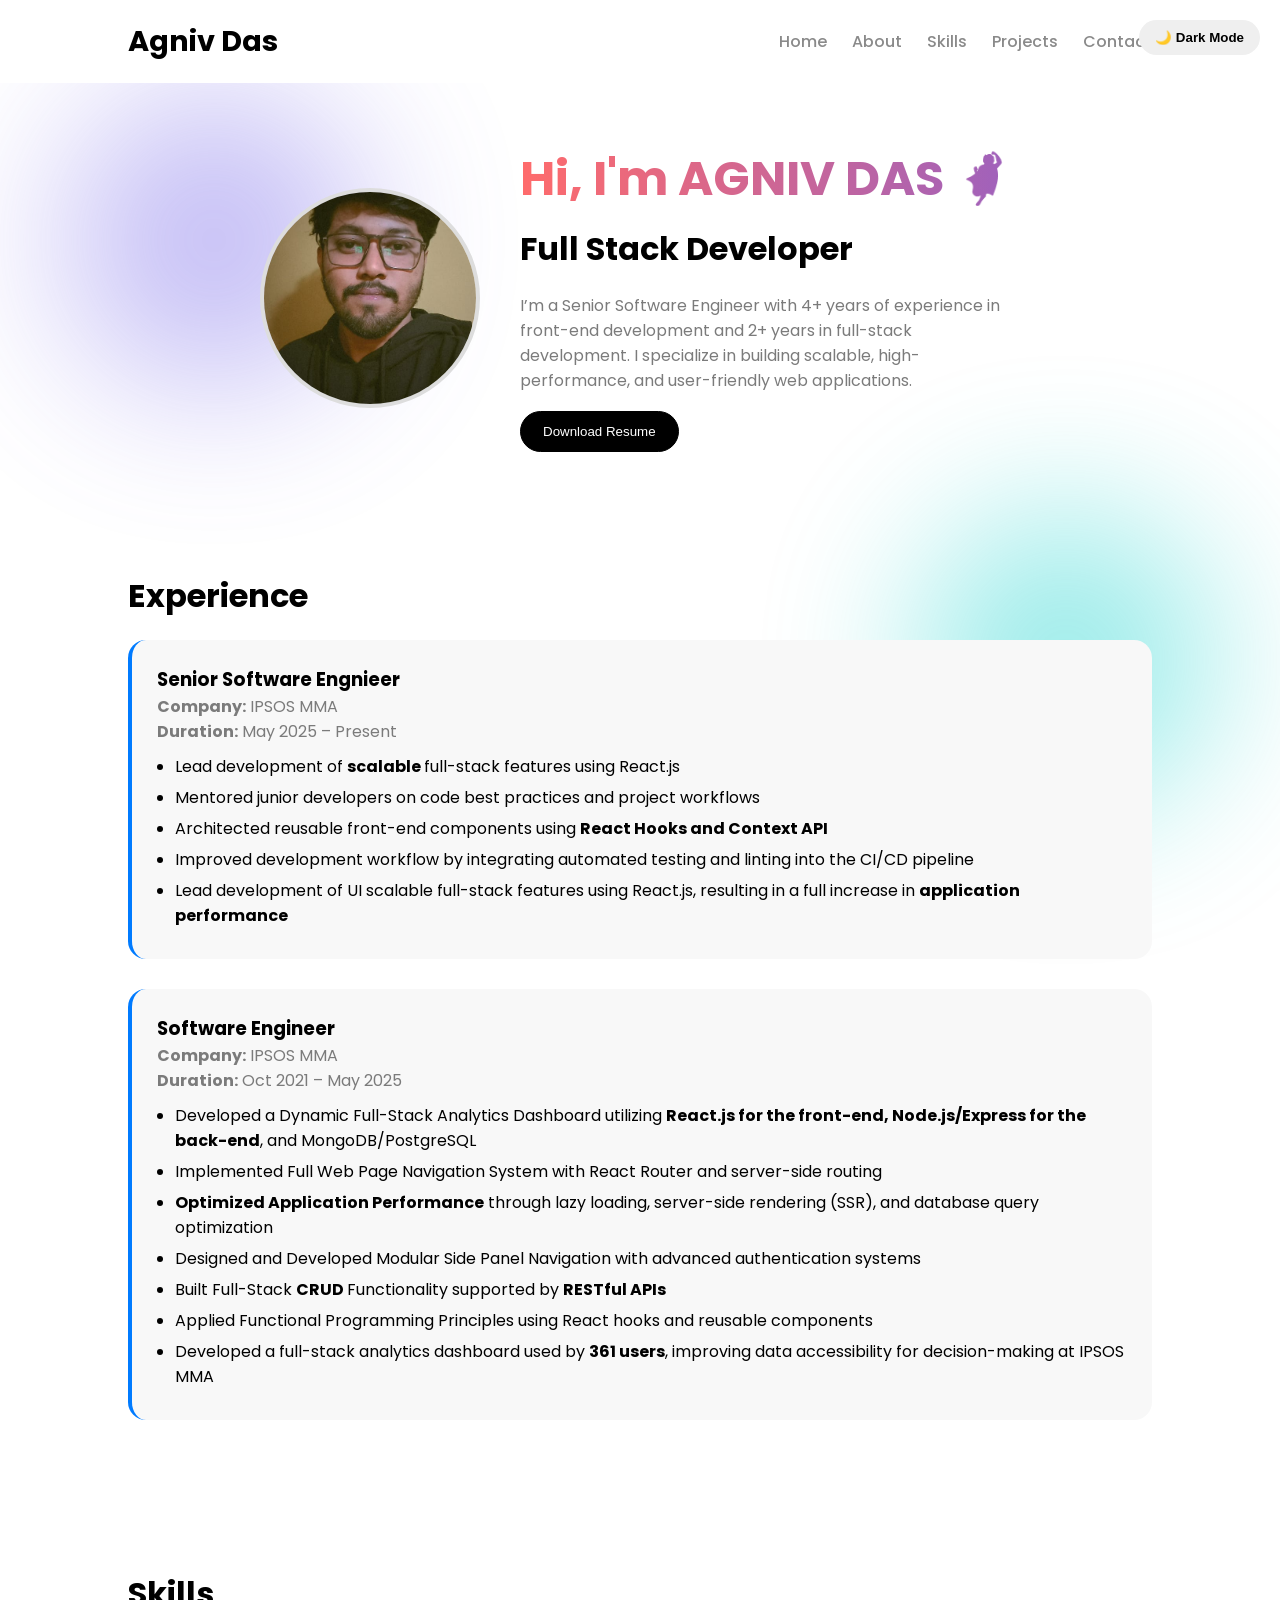
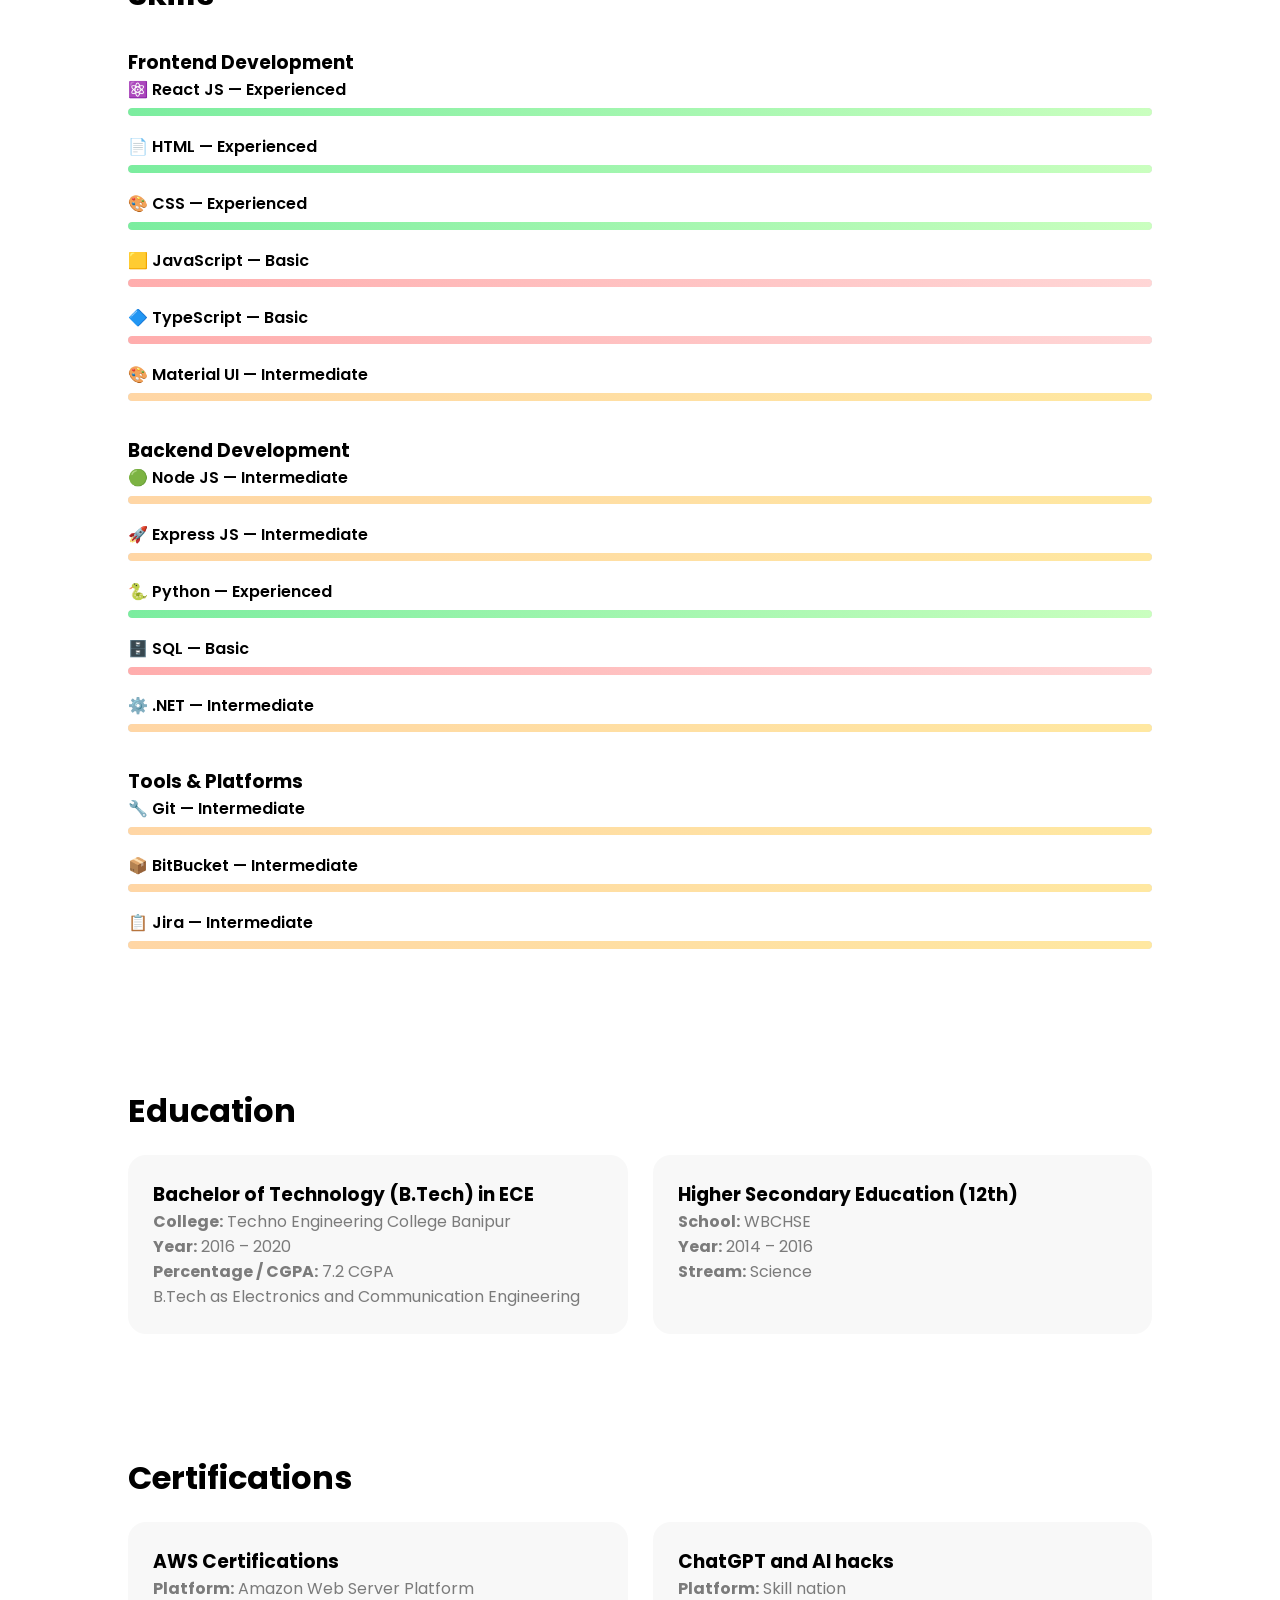
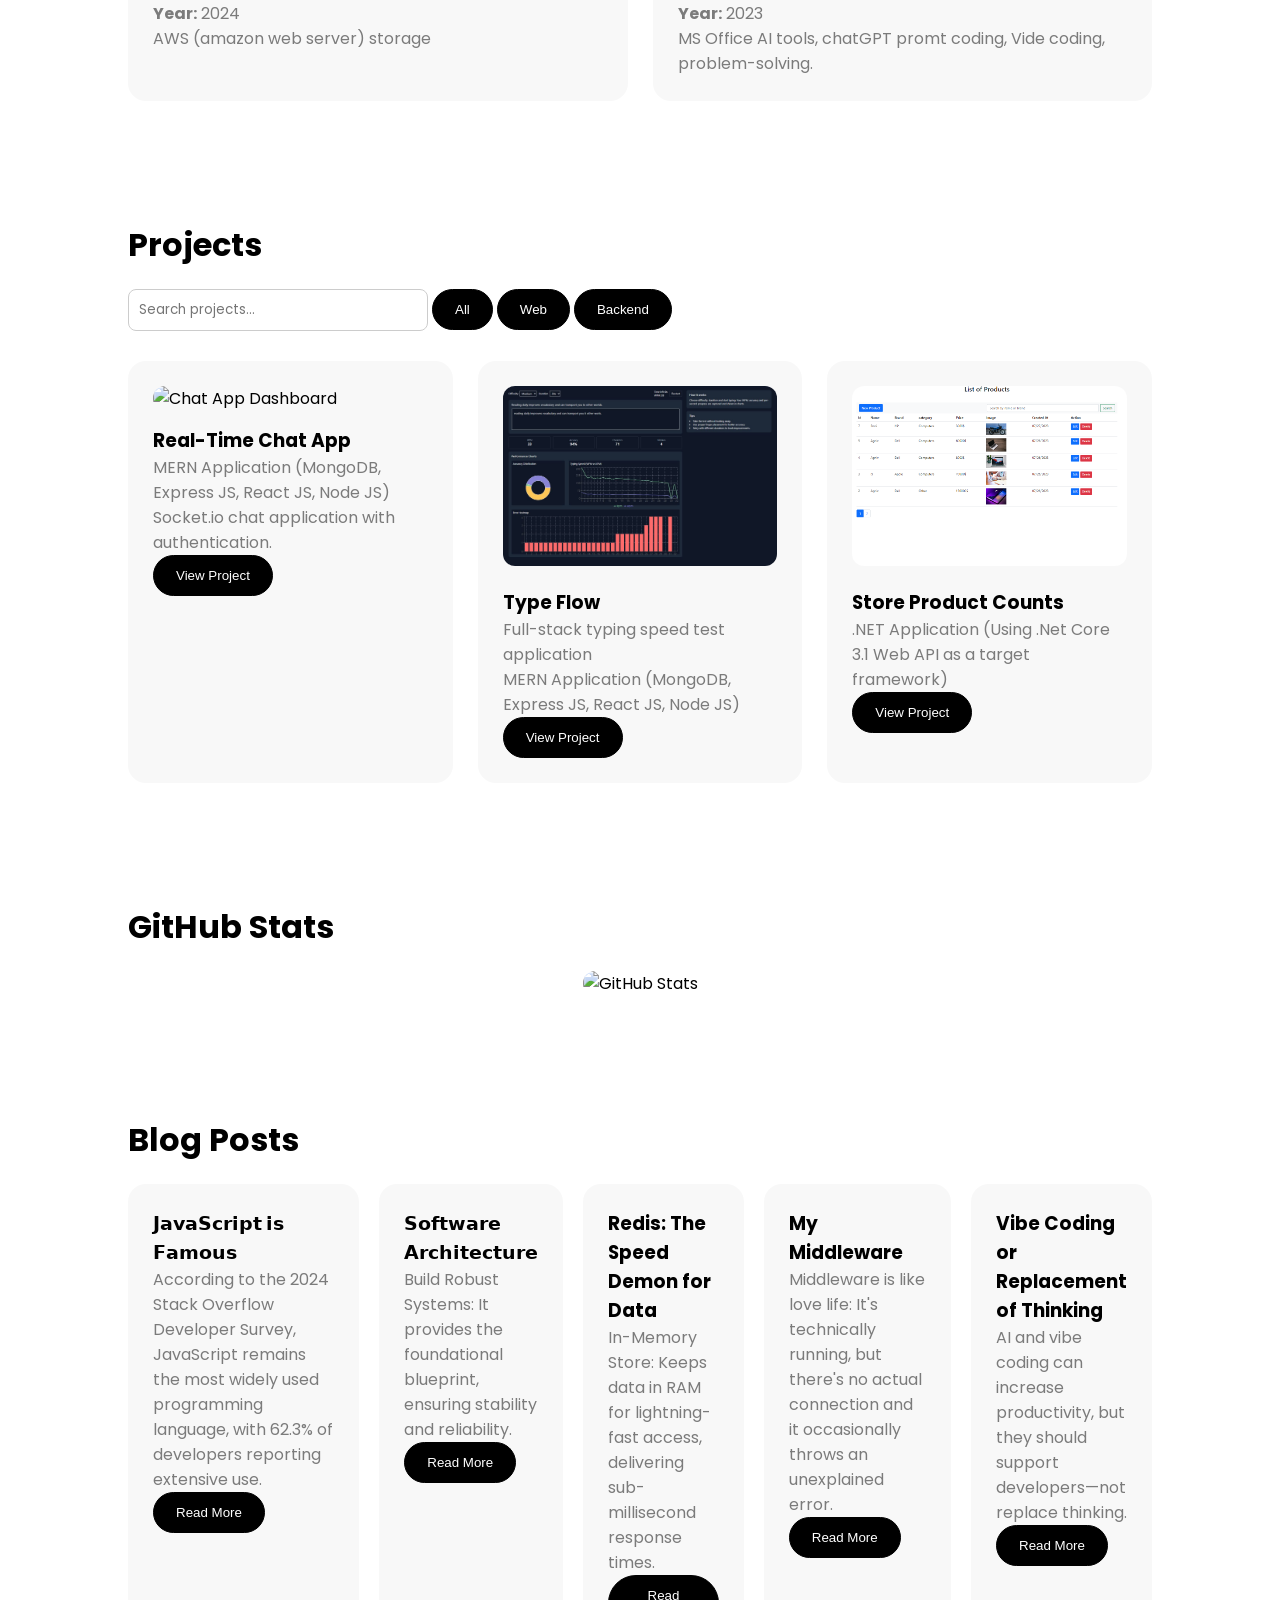
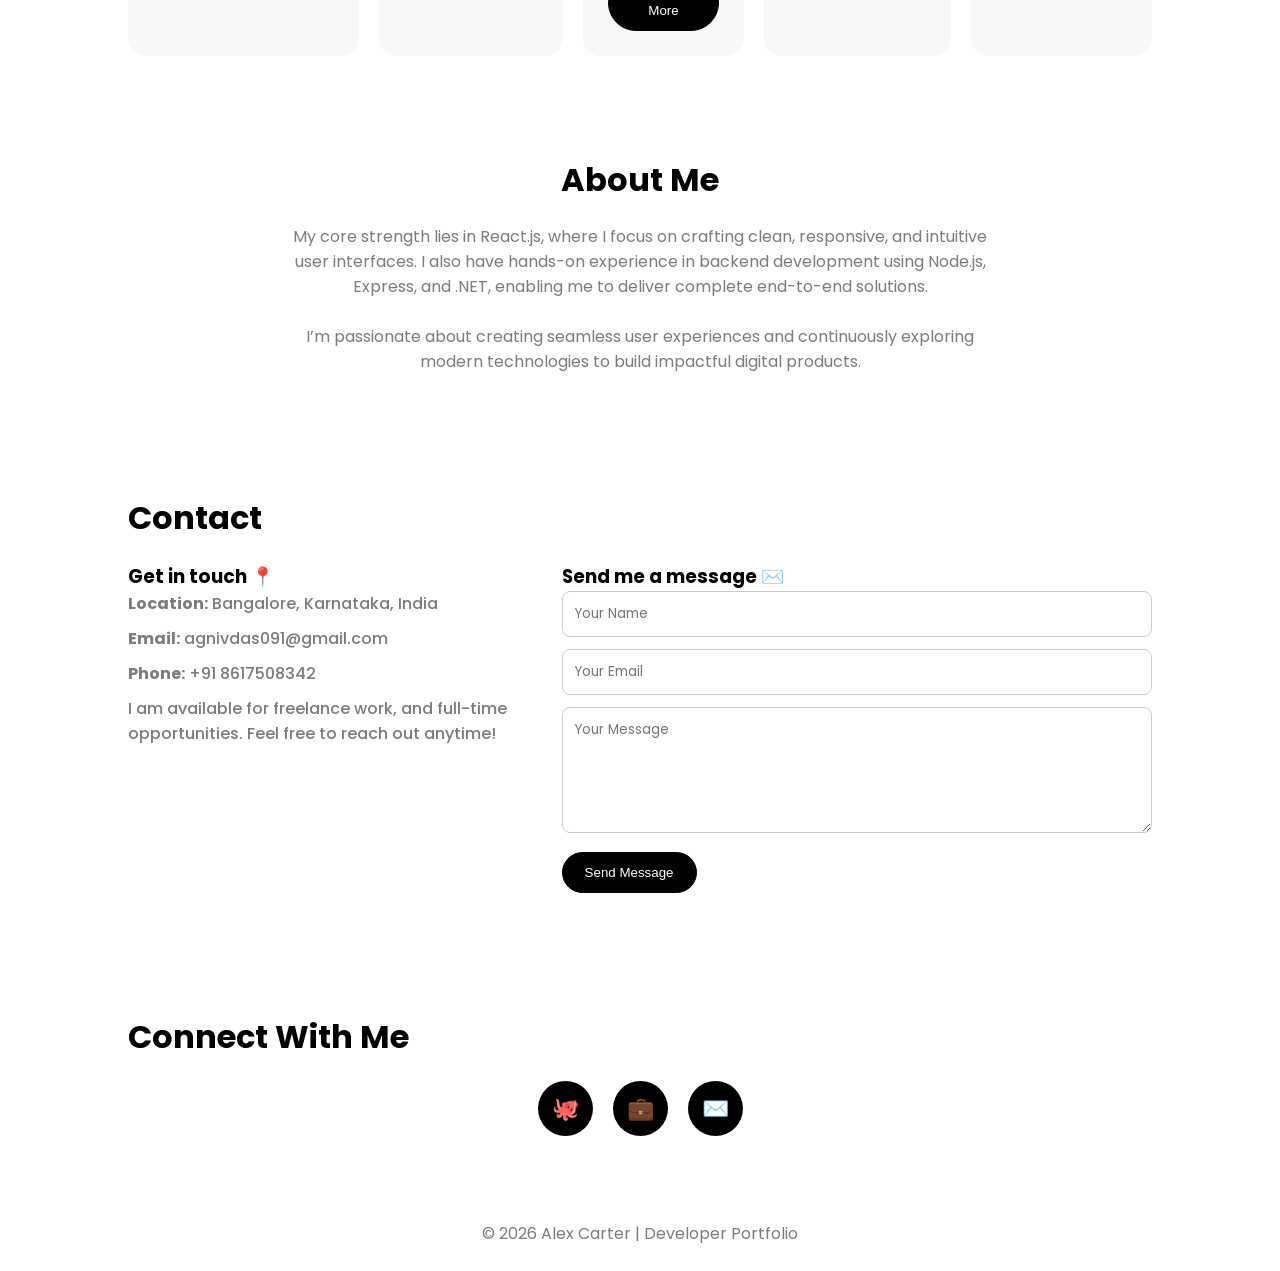
==== commit c44d38f1: "img change profile pic change" ====
--- a/index.html
+++ b/index.html
@@ -494,7 +494,7 @@
 <section id="hero" class="fade-in">
 
     <!-- Profile Image -->
-    <img src="./assets/profile-pic.png" alt="Profile Photo" class="hero-profile">
+    <img src="./assets/new git pic.jpg" alt="Profile Photo" class="hero-profile">
 
     <div class="hero-text">
     <h1 class="gradient-text">Hi, I'm AGNIV DAS 🦸</h1>
